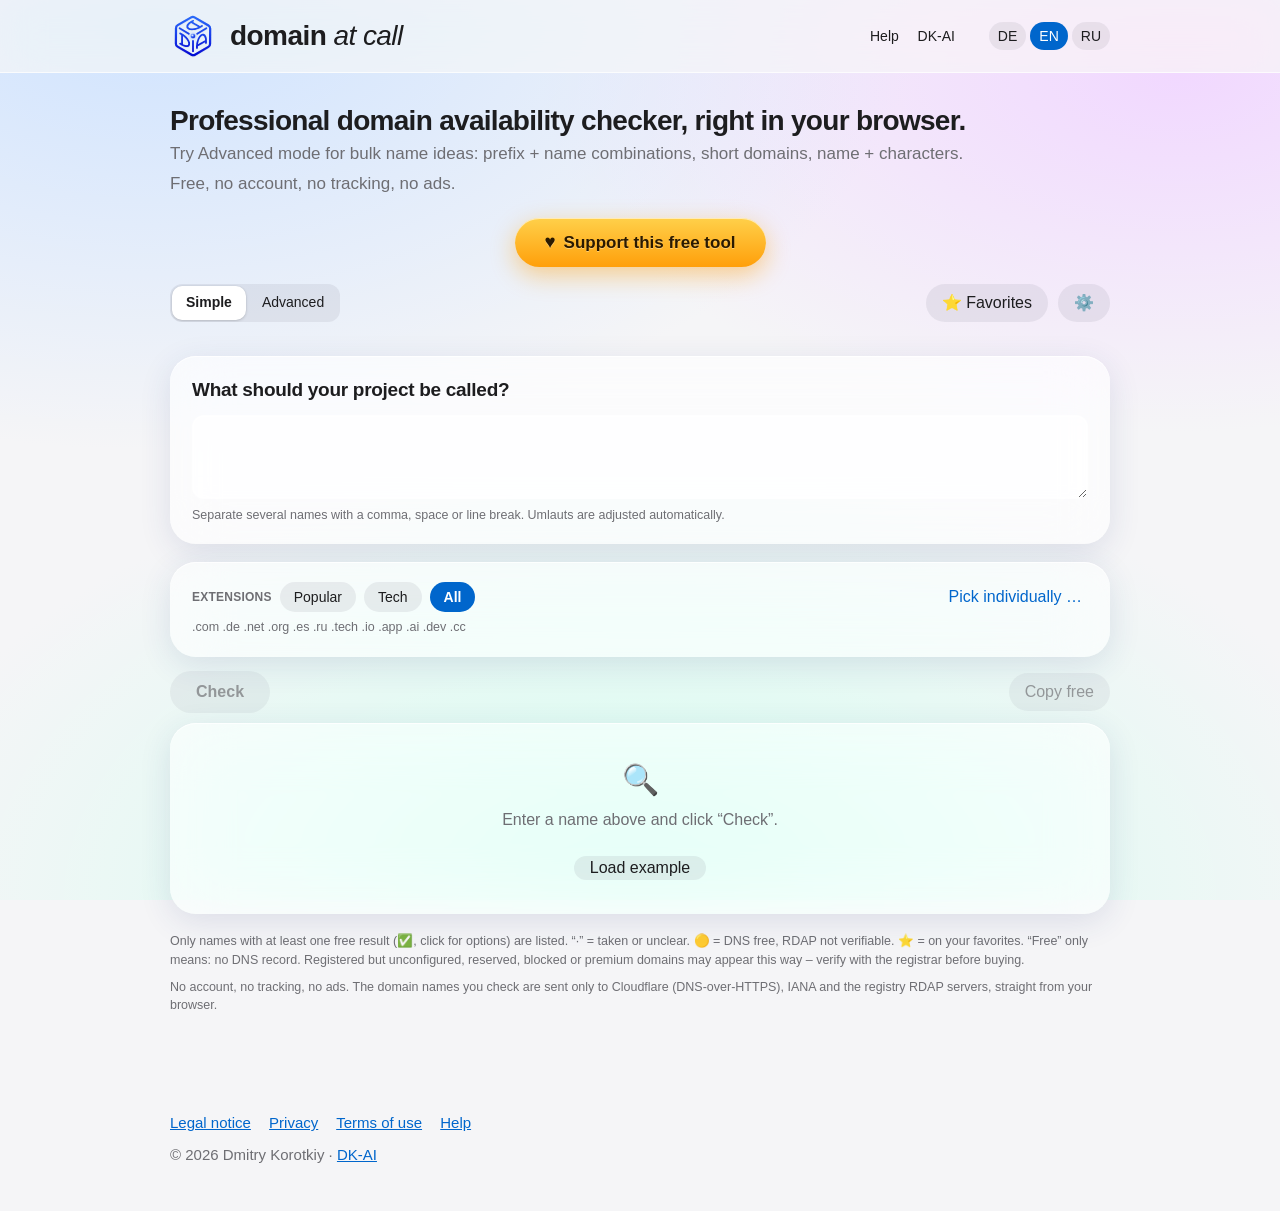
==== index.html @ 2d468099 "ss" ====
<!doctype html>
<html data-design="b" lang="en" data-lang="en">
<head>
<meta charset="utf-8">
<meta name="viewport" content="width=device-width,initial-scale=1">
<meta http-equiv="Content-Security-Policy" content="default-src 'none'; script-src 'self' 'unsafe-inline'; style-src 'self' 'unsafe-inline'; img-src 'self' data:; font-src 'self'; connect-src https:; manifest-src 'self'; base-uri 'self'; form-action 'none'">
<title>domain at call – check domain names</title>
<meta name="description" content="domain at call: checks in your browser whether domain names are available. No account, no tracking.">
<link rel="icon" href="/favicon.ico" sizes="48x48">
<link rel="icon" type="image/png" sizes="32x32" href="favicon-32x32.png?v=5">
<link rel="icon" type="image/png" sizes="16x16" href="favicon-16x16.png?v=5">
<link rel="icon" type="image/png" sizes="32x32" href="favicon-dark-32x32.png?v=5" media="(prefers-color-scheme: dark)">
<link rel="icon" type="image/png" sizes="16x16" href="favicon-dark-16x16.png?v=5" media="(prefers-color-scheme: dark)">
<link rel="icon" href="favicon-adaptiv.svg?v=5" type="image/svg+xml" sizes="any">
<link rel="apple-touch-icon" href="apple-touch-icon.png?v=5">
<link rel="manifest" href="site.webmanifest?v=5">
<link rel="canonical" href="https://domainatcall.com/">
<meta property="og:type" content="website">
<meta property="og:site_name" content="domain at call">
<meta property="og:title" content="domain at call – check domain names">
<meta property="og:description" content="Checks in your browser whether domain names are available. No account, no tracking.">
<meta property="og:url" content="https://domainatcall.com/">
<meta property="og:image" content="https://domainatcall.com/icon-512.png">
<meta name="twitter:card" content="summary">
<meta name="color-scheme" content="light dark">
<meta name="theme-color" content="#1637E8">
<link rel="stylesheet" href="style.css">
<style>
#tool{--h:178;--s:22%;--bg:hsl(var(--h) var(--s) 95%);--panel:#fff;--ink:#13201f;--mute:#5c6e6c;--line:hsl(var(--h) calc(var(--s)*.6) 80%);--acc:hsl(var(--h) 75% 27%);--accbg:hsl(var(--h) var(--s) 87%);--ok:#17924f;--okbg:#d8f3e3;--bad:#c0392b;--warn:#b86e00}
#tool[data-theme=blue]{--h:210;--s:70%}
#tool[data-theme=white]{--h:215;--s:0%}
#tool[data-theme=yellow]{--h:48;--s:85%}
#tool[data-theme=pink]{--h:340;--s:75%}
#tool[data-theme=green]{--h:135;--s:45%}
@media(prefers-color-scheme:dark){#tool{--bg:hsl(var(--h) calc(var(--s)*.5) 8%);--panel:hsl(var(--h) calc(var(--s)*.5) 12%);--ink:#e8eeee;--mute:#98a8a8;--line:hsl(var(--h) calc(var(--s)*.4) 22%);--acc:hsl(var(--h) 65% 72%);--accbg:hsl(var(--h) calc(var(--s)*.6) 20%);--ok:#4ade80;--okbg:#17372a;--bad:#ff7b6b;--warn:#f0a63a}}
#tool *{box-sizing:border-box}
#tool button,#tool input,#tool textarea,#tool select{font:inherit;color:inherit}
#tool button{background:var(--panel);border:1px solid var(--line);border-radius:8px;padding:6px 12px;cursor:pointer}
#tool button:hover:not(:disabled){border-color:var(--acc)}
#tool button:disabled{opacity:.45;cursor:not-allowed}
#tool button.primary{background:var(--acc);color:var(--bg);border-color:var(--acc);font-weight:650;padding:8px 22px}
#tool button.link{background:none;border:0;color:var(--acc);padding:2px 4px;text-decoration:underline}
#tool :focus-visible{outline:2px solid var(--acc);outline-offset:2px}
#tool .seg{display:inline-flex;border:1px solid var(--line);border-radius:9px;overflow:hidden;background:var(--panel)}
#tool .seg button{border:0;border-radius:0;background:none;padding:6px 14px}
#tool .seg button:focus-visible{outline-offset:-3px}
#tool .seg button.on{background:var(--accbg);color:var(--acc);font-weight:650}
#tool .card{background:var(--panel);border:1px solid var(--line);border-radius:12px;padding:14px 16px;margin-bottom:12px}
#tool .card h2{font-size:17px;margin:0 0 8px}
#tool label.h,#tool .h{display:block;font-size:12px;font-weight:600;color:var(--mute);margin-bottom:4px}
#tool textarea,#tool input[type=text]{width:100%;background:var(--bg);border:1px solid var(--line);border-radius:8px;padding:8px 10px}
#tool textarea{font-family:ui-monospace,Menlo,Consolas,monospace;height:84px;resize:vertical}
#tool .row{display:flex;flex-wrap:wrap;gap:8px 22px;align-items:flex-start}
#tool .chips{display:flex;flex-wrap:wrap;gap:8px;align-items:center}
#tool .chip{border-radius:999px;padding:3px 12px;font-size:13px}
#tool .chip.on{background:var(--accbg);color:var(--acc);border-color:var(--acc)}
#tool .cb{display:inline-flex;gap:6px;align-items:center;margin-right:12px;white-space:nowrap}
#tool .tldgrid{display:flex;flex-wrap:wrap;gap:4px 0;margin-top:10px}
#tool .cust{display:inline-flex;align-items:center;gap:3px;margin-right:10px}
#tool .cust input[type=text]{width:58px;padding:3px 6px}
#tool .cust input.bad{color:var(--bad)}
#tool .note{font-size:12.5px;color:var(--mute)}
#tool .warn{color:var(--warn)}
#tool .err{color:var(--bad)}
#tool .tabs{display:flex;gap:6px;border-bottom:1px solid var(--line);margin-bottom:12px;flex-wrap:wrap}
#tool .tabs button{border:0;border-radius:8px 8px 0 0;background:none;color:var(--mute);padding:9px 14px;border-bottom:3px solid transparent;font-weight:550}
#tool .tabs button.on{color:var(--acc);background:var(--accbg);border-bottom-color:var(--acc)}
#tool .ctl{display:flex;gap:10px;align-items:center;flex-wrap:wrap;margin:14px 0 10px}
#tool .ctl .sp{flex:1}
#tool progress{width:100%;height:8px;accent-color:var(--acc)}
#tool .tbl{background:var(--panel);border:1px solid var(--line);border-radius:12px;overflow:auto;max-height:520px;min-height:150px;position:relative}
#tool table{border-collapse:collapse;width:100%}
#tool th,#tool td{padding:6px 10px;text-align:center;white-space:nowrap}
#tool th{position:sticky;top:0;background:var(--panel);border-bottom:1px solid var(--line);z-index:1}
#tool th:first-child,#tool td:first-child{text-align:left;font-family:ui-monospace,Menlo,Consolas,monospace}
#tool tr+tr td{border-top:1px solid color-mix(in srgb,var(--line) 50%,transparent)}
#tool td button.free{border:0;background:var(--okbg);border-radius:8px;padding:2px 9px;font-size:16px}
#tool td .no{color:var(--line)}
#tool .empty{padding:34px 16px;text-align:center;color:var(--mute)}
#tool .empty b{display:block;font-size:30px;margin-bottom:6px}
#tool #rmenu{position:fixed;z-index:20;background:var(--panel);border:1px solid var(--line);border-radius:10px;padding:4px;box-shadow:0 8px 28px rgba(0,0,0,.25);display:none;min-width:210px}
#tool #rmenu button{display:block;width:100%;text-align:left;border:0;background:none;padding:8px 12px}
#tool #rmenu button:hover{background:var(--accbg)}
#tool #rmenu .d{font:12px ui-monospace,monospace;color:var(--mute);padding:4px 12px}
#tool dialog{border:1px solid var(--line);border-radius:14px;background:var(--panel);color:var(--ink);max-width:520px;width:calc(100% - 32px);padding:20px}
#tool dialog::backdrop{background:rgba(0,0,0,.45)}
#tool dialog h2{margin:0 0 12px;font-size:19px}
#tool dialog section{margin-bottom:14px}
#tool .favrow{display:flex;gap:8px;align-items:center;padding:6px 0;border-bottom:1px solid var(--line)}
#tool .favrow code{flex:1;overflow:hidden;text-overflow:ellipsis}
#tool .foot{margin-top:18px}
#tool .hide{display:none!important}
@media(prefers-reduced-motion:no-preference){#tool td button.free{transition:transform .12s}
#tool td button.free:hover{transform:scale(1.12)}}
@media(max-width:600px){}
#tool{font-size:15px;line-height:1.5;color:var(--ink);background:var(--bg);border:1px solid var(--line);border-radius:14px;padding:16px;margin:14px 0}
#tool .bar{display:flex;align-items:center;gap:10px;flex-wrap:wrap;padding:0 0 14px}
#tool .bar #lvl{margin-right:auto}
#tool .tbl{max-height:520px}
/* einheitliche Höhe und Ausrichtung der Bedienelemente */
#tool{--ch:38px}
#tool .row{align-items:flex-end}
#tool input[type=text]{height:var(--ch)}
#tool .cust input[type=text]{height:30px}
#tool .seg{min-height:var(--ch);align-items:stretch}
#tool .seg button{min-height:calc(var(--ch) - 2px);display:inline-flex;align-items:center;justify-content:center;text-align:center;line-height:1.25}
#tool .cb{min-height:var(--ch)}
#tool #sLen,#tool #eLen,#tool #ePos{display:flex;flex-wrap:wrap;align-items:center}
#tool .ctl button,#tool .bar>button{height:var(--ch);display:inline-flex;align-items:center;justify-content:center;padding-top:0;padding-bottom:0}
.titlerow{display:flex;align-items:flex-start;justify-content:space-between;gap:12px 24px;flex-wrap:wrap;margin:0 0 1em}
.titlerow .intro{flex:0 1 auto;width:max-content;max-width:100%;min-width:0}
.titlerow h1{margin:0;font-size:17px;line-height:1.3}
.titlerow .intro p{margin:5px 0 0;font-size:15px;line-height:1.45;color:var(--muted);width:0;min-width:100%}
.titlerow .intro p.free{font-size:14px}
#tool .coffee{hyphens:manual;display:flex;flex-wrap:wrap;align-items:center;justify-content:center;gap:10px 16px;margin:14px 0 6px;padding:12px 16px;text-align:center;font-size:16px;font-weight:600;color:inherit;background:rgba(255,168,0,.12);border:1px solid rgba(255,168,0,.5);border-radius:12px}
#tool .coffee .donate{font-size:15px;padding:10px 18px}
.donate{white-space:nowrap;flex:none;display:inline-flex;align-items:center;gap:8px;background:#ffa800;color:#2b1a00!important;font-weight:700;font-size:16px;line-height:1;padding:12px 22px;border-radius:10px;text-decoration:none!important;box-shadow:0 2px 8px rgba(255,168,0,.45);transition:background .15s,transform .15s}
.donate:hover{background:#ff9100;transform:translateY(-1px)}
.donate:focus-visible{outline:3px solid #ff9100;outline-offset:3px}
.donate .de,.donate .en,.donate .ru{color:inherit}
@media(max-width:520px){.donate{width:100%;justify-content:center}}
@media(max-width:520px){
#tool{padding:12px;margin:10px 0}
#tool .card{padding:12px}
#tool .bar #lvl{flex:1 1 100%;margin-right:0}
#tool .bar #lvl button{flex:1}
#tool .bar #favBtn{flex:1}
#tool .tabs{flex-wrap:nowrap;overflow-x:auto;white-space:nowrap;-webkit-overflow-scrolling:touch;scrollbar-width:thin}
#tool .tabs button{flex:0 0 auto;padding:9px 12px}
#tool .ctl{gap:8px}
#tool .ctl .sp{display:none}
#tool .ctl #go,#tool .ctl #stop{order:1;flex:1}
#tool .ctl #copyFree{order:2;flex:1}
#tool .ctl #est{order:3;flex:1 1 100%}
#tool th,#tool td{padding:6px 7px}
#tool .row{gap:10px 16px}
#tool .seg{max-width:100%}
#tool .seg button{padding:6px 8px}
#tool .ctl button{padding-left:8px;padding-right:8px}
}
#tool .tabs{position:relative}
/* aktiver Modus/Tab deutlicher */
#tool input[type=checkbox]{accent-color:var(--acc)}
#tool .seg button.on{background:var(--acc);color:var(--bg);font-weight:700}
#tool .tabs{gap:4px;margin-bottom:0;border-bottom:3px solid var(--acc)}
#tool .tabs button{border:1px solid var(--line);border-bottom:0;border-radius:10px 10px 0 0;background:var(--panel);color:var(--mute);margin-bottom:0}
#tool .tabs button:hover:not(.on){border-color:var(--acc);color:var(--ink)}
#tool .tabs button.on{background:var(--acc);color:var(--bg);border-color:var(--acc);font-weight:700}
#tool #advBox .card{border:2px solid var(--acc);border-top:0;border-radius:0 0 12px 12px;background:var(--tint)}
/* keine leere Zeile zwischen Tab-Linie und Inhalt */
#tool #advBox .card{padding-top:8px;margin-top:0}
#tool #advBox .tabs{margin-bottom:0}
/* keine leere Zeile zwischen Tab-Linie und Inhalt */
#tool #advBox .card{padding-top:8px;margin-top:0}
#tool #advBox .tabs{margin-bottom:0}
#tool #advBox .card>div>.row{margin-top:0}
#tool:has(#advBox:not(.hide)) #tldBox{border-color:var(--acc)}
/* weiße Eingabefelder, ausgegraut wenn inaktiv, Schalter im Farbton des Schemas */
#tool{--tint:color-mix(in srgb,var(--acc) 8%,var(--panel));--field:#fff;--off:hsl(var(--h) calc(var(--s)*.12) 91%);--offink:#9aa5a5;--sw:color-mix(in srgb,var(--acc) 9%,var(--panel))}
@media(prefers-color-scheme:dark){#tool{--field:hsl(var(--h) calc(var(--s)*.4) 18%);--off:hsl(var(--h) calc(var(--s)*.3) 11%);--offink:#6b7777}}
#tool textarea,#tool input[type=text]{background:var(--field)}
#tool textarea:disabled,#tool input[type=text]:disabled{background:var(--off);color:var(--offink);border-color:var(--line);cursor:not-allowed;-webkit-text-fill-color:var(--offink);opacity:1}
#tool label.cb:has(input:disabled){color:var(--offink)}
#tool .seg button{background:var(--sw)}
#tool .seg button:hover:not(:disabled):not(.on){background:var(--accbg)}
#tool .seg button.on{background:var(--acc)}
#tool .seg button:disabled:not(.on){background:var(--off);color:var(--offink);opacity:1}
#tool .seg button.on:disabled{opacity:.55}
#tool .tabs button:not(.on){background:var(--sw)}
#tool .chip{background:var(--sw)}
#tool .chip:hover:not(:disabled):not(.on){background:var(--accbg)}
#tool .chip.on{background:var(--acc);color:var(--bg);border-color:var(--acc);font-weight:650}
#tool .chip:disabled:not(.on){background:var(--off);color:var(--offink);opacity:1}
#tool .chip.on:disabled{opacity:.55}
#tool button.primary:disabled,#tool .ctl button:disabled{background:var(--off);color:var(--offink);border-color:var(--line);opacity:1}
#tool #themeSeg .chip{display:inline-flex;align-items:center;gap:7px}
#tool #themeSeg .chip::before{content:"";width:11px;height:11px;border-radius:50%;background:hsl(var(--h) 55% 52%);border:1px solid rgba(0,0,0,.25)}
#tool #themeSeg .chip[data-th=teal]{--h:178}
#tool #themeSeg .chip[data-th=blue]{--h:210}
#tool #themeSeg .chip[data-th=yellow]{--h:48}
#tool #themeSeg .chip[data-th=pink]{--h:340}
#tool #themeSeg .chip[data-th=green]{--h:135}
#tool #themeSeg .chip[data-th=white]::before{background:#fff}
#tool #simpleBox,#tool #tldBox{background:var(--tint)}
.wrap{max-width:980px}
</style>
<noscript><style>@media (max-width:700px){.burger{display:none!important}.menu{display:block!important}}</style></noscript>
</head>
<body data-title-de="domain at call – Domainnamen prüfen" data-title-en="domain at call – check domain names" data-title-ru="domain at call – проверка доменных имён">
<header><div class="wrap">
<a class="brand" data-i="index.html" href="index.html"><picture><source media="(prefers-color-scheme: dark)" srcset="logo-dark.svg?v=4"><img src="logo-light.svg?v=4" alt="" width="34" height="34"></picture><span class="bn"><strong>domain</strong> <em>at call</em></span></a>
<button class="burger" type="button" aria-expanded="false" aria-controls="menu"><span class="sr de" lang="de">Menü</span><span class="sr en" lang="en">Menu</span><span class="sr ru" lang="ru">Меню</span><i></i><i></i><i></i></button>
<div class="menu" id="menu">
<nav><a data-i="hilfe.html" href="hilfe.html"><span class="de" lang="de">Hilfe</span><span class="en" lang="en">Help</span><span class="ru" lang="ru">Справка</span></a>
<a href="https://dk-ai.de/" rel="noopener">DK-AI</a></nav>
<div class="lang" aria-label="Language"><a href="?lang=de" data-l="de" hreflang="de">DE</a><a href="?lang=en" data-l="en" hreflang="en">EN</a><a href="?lang=ru" data-l="ru" hreflang="ru">RU</a></div>
</div>
</div></header>
<main><div class="wrap">
<div class="titlerow">
<div class="intro">
<h1 data-t="lead"></h1>
<p class="adv" data-t="leadAdv"></p>
<p class="free" data-t="leadFree"></p>
</div>
<a class="donate" href="https://stripe.com/@dkai" target="_blank" rel="noopener" data-t="donate"></a>
</div>
<div id="tool" data-theme="white">
<div class="bar">
  
  <div class="seg" id="lvl"></div>
  <button id="favBtn"></button>
  <button id="setBtn" aria-label="Settings"><span aria-hidden="true">⚙️</span></button>
</div>
<div class="card" id="simpleBox">
  <h2 data-t="ask" id="askH"></h2>
  <textarea id="kwS" spellcheck="false" aria-labelledby="askH" aria-describedby="hint"></textarea>
  <div class="note" id="hint"></div>
</div>

<div class="card" id="tldBox">
  <div class="chips">
    <span class="h" style="margin:0" data-t="ext"></span>
    <span id="presets" class="chips"></span>
    <span style="flex:1"></span>
    <button class="link" id="tldMore"></button>
  </div>
  <div id="tldSum" class="note" style="margin-top:6px"></div>
  <div id="tldDetail" class="hide">
    <div class="tldgrid" id="tldGrid"></div>
    <div class="tldgrid"><span class="h" style="margin:0 10px 0 0;align-self:center" data-t="custom"></span><span id="custGrid" style="display:flex;flex-wrap:wrap;gap:6px 0"></span></div>
  </div>
</div>

<div id="advBox" class="hide">
  <div class="tabs" id="tabs"></div>
  <div class="card">
    <div id="m_keywords">
      <div class="row">
        <div><label class="h" data-t="prefix" for="prefix"></label><input type="text" id="prefix" style="width:130px"></div>
        <div><label class="h" data-t="hyphen"></label><label class="cb"><input type="checkbox" id="hyph"><span data-t="insert"></span></label></div>
        <div><span class="h" data-t="option"></span><div class="seg" id="pos"></div></div>
      </div>
      <div style="margin-top:12px"><label class="h" data-t="names" for="kwA"></label><textarea id="kwA" spellcheck="false"></textarea></div>
    </div>
    <div id="m_short" class="hide">
      <div class="row">
        <div><span class="h" data-t="len"></span><span id="sLen"></span></div>
        <div><span class="h" data-t="chars"></span><div class="seg" id="sSet"></div></div>
      </div>
    </div>
    <div id="m_expand" class="hide">
      <div class="row">
        <div><label class="h" data-t="kw" for="eKw"></label><input type="text" id="eKw" style="width:200px"></div>
        <div><span class="h" data-t="extra"></span><span id="eLen"></span></div>
        <div><span class="h" data-t="chars"></span><div class="seg" id="eSet"></div></div>
      </div>
      <div style="margin-top:12px"><span class="h" data-t="goes"></span><span id="ePos"></span></div>
    </div>
    <div id="count" class="note" style="margin-top:10px"></div>
  </div>
</div>

<div class="ctl">
  <button class="primary" id="go"></button>
  <button id="stop" class="hide"></button>
  <span id="est" class="note"></span>
  <span class="sp"></span>
  <button id="copyFree" data-t="copyFree"></button>
</div>
<progress id="bar" class="hide" value="0" max="1" aria-label="Progress"></progress>
<div class="note" id="stats" style="margin:4px 0 8px"></div>
<div class="tbl" id="tbl"></div>
<p class="note coffee hide" id="coffee"><span data-t="coffeeA"></span><a class="donate" href="https://stripe.com/@dkai" target="_blank" rel="noopener" data-t="coffeeB"></a></p>
<p class="note foot" id="foot"></p>
<p class="note" id="priv"></p>
<div id="rmenu" role="menu" aria-label="Actions"></div>

<dialog id="dSet" aria-labelledby="dSetH">
  <h2 id="dSetH"><span aria-hidden="true">⚙️</span> <span data-t="set"></span></h2>
  <section><span class="h" data-t="theme"></span><div class="chips" id="themeSeg"></div></section>
  <section><span class="h" data-t="meth"></span><div class="seg" id="accSeg"></div><div class="note" id="accExp" style="margin-top:6px"></div></section>
  <section><span class="h" data-t="reg"></span><div class="seg" id="regSeg"></div><div class="note" style="margin-top:6px" data-t="regNote"></div></section>
  <section><span class="h" data-t="reset"></span><button id="resetBtn" class="err" data-t="resetBtn"></button></section>
  <div style="text-align:right"><button class="primary" data-close autofocus data-t="close"></button></div>
</dialog>

<dialog id="dFav" aria-labelledby="dFavH">
  <h2 id="dFavH"><span aria-hidden="true">⭐</span> <span data-t="fav"></span></h2>
  <div id="favList"></div>
  <p class="note" data-t="favNote"></p>
  <div style="display:flex;justify-content:space-between"><button id="favCopy" data-t="copyAll"></button><button class="primary" data-close data-t="close"></button></div>
</dialog>

<dialog id="dBig" aria-labelledby="dBigH">
  <h2 id="dBigH" data-t="bigT"></h2>
  <p id="bigMsg"></p>
  <div style="display:flex;justify-content:flex-end;gap:8px"><button data-close data-t="cancel"></button><button class="primary" id="bigGo" data-t="start"></button></div>
</dialog>
</div>
</div></main>
<footer><div class="wrap">
<div><a data-i="impressum.html" href="impressum.html"><span class="de" lang="de">Impressum</span><span class="en" lang="en">Legal notice</span><span class="ru" lang="ru">Выходные данные</span></a>
<a data-i="datenschutz.html" href="datenschutz.html"><span class="de" lang="de">Datenschutz</span><span class="en" lang="en">Privacy</span><span class="ru" lang="ru">Конфиденциальность</span></a>
<a data-i="nutzungsbedingungen.html" href="nutzungsbedingungen.html"><span class="de" lang="de">Nutzungsbedingungen</span><span class="en" lang="en">Terms of use</span><span class="ru" lang="ru">Условия использования</span></a>
<a data-i="hilfe.html" href="hilfe.html"><span class="de" lang="de">Hilfe</span><span class="en" lang="en">Help</span><span class="ru" lang="ru">Справка</span></a></div>
<p>© 2026 Dmitry Korotkiy · <a href="https://dk-ai.de/" rel="noopener">DK-AI</a></p>
</div></footer>
<script src="site.js"></script>
<script>

"use strict";
/* ---------- Texte: [en, de, ru] ---------- */
const LANGS=["en","de","ru"];
const T={
lead:["Professional domain availability checker, right in your browser.","Professionelle Domain-Verfügbarkeitsprüfung, direkt im Browser.","Профессиональная проверка доступности доменов прямо в браузере."],
leadAdv:["Try Advanced mode for bulk name ideas: prefix + name combinations, short domains, name + characters.","Im Modus „Erweitert“ prüfst du viele Namensideen auf einmal: Präfix + Name, kurze Domains, Name + Zeichen.","Попробуйте режим «Расширенно» для множества идей имён: префикс + имя, короткие домены, имя + символы."],
leadFree:["Free, no account, no tracking, no ads.","Kostenlos, ohne Konto, ohne Tracking, ohne Werbung.","Бесплатно, без аккаунта, без отслеживания, без рекламы."],
donate:["Support this free tool","Dieses kostenlose Tool unterstützen","Поддержать проект"],
coffeeA:["Like it? Keep it free and ad-free: ","Gefällt dir das Tool? Halte es kostenlos und werbefrei: ","Нравится? Пусть остаётся бесплатным и без рекламы: "],
coffeeB:["buy me a coffee ☕","spendier mir einen Kaffee ☕","угости меня кофе ☕"],
simple:["Simple","Einfach","Просто"],
adv:["Advanced","Erweitert","Расширенно"],
ask:["What should your project be called?","Wie soll dein Projekt heißen?","Как будет называться ваш проект?"],
names:["Names (comma, space or line break)","Namen (Komma, Leerzeichen oder Zeilenumbruch)","Имена (запятая, пробел или перенос строки)"],
hintEmpty:["Separate several names with a comma, space or line break. Umlauts are adjusted automatically.","Mehrere Namen mit Komma, Leerzeichen oder Zeilenumbruch trennen. Umlaute werden automatisch angepasst.","Несколько имён разделяйте запятой, пробелом или переносом строки. Умлауты исправляются автоматически."],
will:["Will check: ","Wird geprüft als: ","Будет проверено: "],
ext:["Extensions","Endungen","Зоны"],
pop:["Popular","Beliebt","Популярные"],
all:["All","Alle","Все"],
pick:["Pick individually …","Einzeln wählen …","Выбрать по одной …"],
less:["Less","Weniger","Меньше"],
noext:["No extension selected.","Keine Endung gewählt.","Зона не выбрана."],
custom:["Custom","Eigene","Свои"],
cx:["Custom extension","Eigene Endung","Своя зона"],cxOn:["use custom extension","Eigene Endung verwenden","использовать свою зону"],
prog:["Progress","Fortschritt","Прогресс"],avail:["appears available","scheint frei","похоже, свободен"],acts:["Actions for","Aktionen für","Действия для"],
m_keywords:["Prefix + names","Prefix + Namen","Префикс + имена"],
m_short:["Short domains (1–4 characters)","Kurze Domains (1–4 Zeichen)","Короткие домены (1–4)"],
m_expand:["Name + characters","Name + Zeichen","Имя + символы"],
prefix:["Prefix","Prefix","Префикс"],
hyphen:["Hyphen","Bindestrich","Дефис"],
insert:["Insert","Einfügen","Вставить"],
option:["Search option","Suchoption","Вариант поиска"],
p0:["Prefix + name","Prefix + Name","Префикс + имя"],
p1:["Name + prefix","Name + Prefix","Имя + префикс"],
p2:["Combine names","Kombination","Комбинации"],
len:["Length (characters)","Länge (Zeichen)","Длина (символы)"],
chars:["Characters","Zeichen","Символы"],
c0:["Letters (a–z)","Buchstaben (a–z)","Буквы (a–z)"],
c1:["Digits (0–9)","Ziffern (0–9)","Цифры (0–9)"],
c2:["Letters + digits","Beides","Буквы + цифры"],
kw:["Name","Name","Имя"],
extra:["Extra characters","Zusätzliche Zeichen","Доп. символы"],
goes:["Extra characters go …","Zusätzliche Zeichen stehen …","Доп. символы стоят …"],
ep0:["Before","Davor","Перед"],
ep1:["After","Danach","После"],
ep2:["Middle (both sides)","Mitte (beidseitig)","Внутри (с обеих сторон)"],
e1:["Name: only a–z, 0–9 and hyphen allowed","Name: nur a–z, 0–9 und Bindestrich erlaubt","Имя: только a–z, 0–9 и дефис"],
e2:["Name: no hyphen at start/end","Name: kein Bindestrich am Anfang/Ende","Имя: без дефиса в начале/конце"],
check:["Check","Prüfen","Проверить"],
stop:["Stop","Stopp","Стоп"],
fav:["Favorites","Merkliste","Избранное"],
copyFree:["Copy free","Freie kopieren","Копировать свободные"],
theme:["Color scheme","Farbschema","Цветовая схема"],
th_teal:["Teal","Türkis","Бирюзовый"],
th_blue:["Light blue","Hellblau","Голубой"],
th_white:["White","Weiß","Белый"],
th_yellow:["Light yellow","Hellgelb","Светло-жёлтый"],
th_pink:["Light pink","Hellrosa","Светло-розовый"],
th_green:["Light green","Hellgrün","Светло-зелёный"],
set:["Settings","Einstellungen","Настройки"],
lang:["Language","Sprache","Язык"],
meth:["Check method","Prüfmethode","Метод проверки"],
a0:["Thorough (DNS + RDAP)","Gründlich (DNS + RDAP)","Точно (DNS + RDAP)"],
a1:["Fast (NS query only)","Schnell (nur NS-Abfrage)","Быстро (только NS)"],
x0:["NS query, plus an RDAP registry lookup on NXDOMAIN: also detects registered domains without DNS records. More reliable, but slower.","NS-Abfrage, bei NXDOMAIN zusätzlich RDAP-Registerabfrage: erkennt auch registrierte Domains ohne DNS-Eintrag. Verlässlicher, aber langsamer.","NS-запрос, при NXDOMAIN ещё RDAP-запрос к реестру: находит и домены без DNS-записей. Надёжнее, но медленнее."],
x1:["One NS query per domain: NXDOMAIN = free, any other valid answer = taken. Very fast, but misses registered domains without DNS records.","Eine NS-Abfrage pro Domain: NXDOMAIN = frei, jede andere gültige Antwort = belegt. Sehr schnell, übersieht aber registrierte Domains ohne DNS-Eintrag.","Один NS-запрос на домен: NXDOMAIN = свободен, иначе занят. Очень быстро, но пропускает зарегистрированные домены без DNS-записей."],
reg:["Registrar for “Buy”","Registrar für „Kaufen“","Регистратор для «Купить»"],
regNote:[()=>"“Buy” opens the registrar’s search page with the domain. Price and availability are shown there.",()=>"„Kaufen“ öffnet die Suchseite des Registrars mit der Domain. Preis und Verfügbarkeit zeigt dort der Registrar.",()=>"«Купить» открывает страницу поиска регистратора. Цену и доступность покажет регистратор."],
reset:["Reset","Zurücksetzen","Сброс"],
resetBtn:["Reset everything …","Alles zurücksetzen …","Сбросить всё …"],
resetAsk:["Delete all inputs and settings, including favorites, custom extensions and language? This cannot be undone.","Alle Eingaben und Einstellungen löschen, auch Merkliste, eigene Endungen und Sprache? Das lässt sich nicht rückgängig machen.","Удалить все данные и настройки, включая избранное, свои зоны и язык? Это нельзя отменить."],
close:["Close","Schließen","Закрыть"],
cancel:["Cancel","Abbrechen","Отмена"],
start:["Start","Starten","Начать"],
bigT:["Large run","Großer Lauf","Большой запуск"],
big:[n=>`That is up to ${n} queries and may take a long time. Tip: try fewer lengths or extensions first.`,n=>`Das sind bis zu ${n} Abfragen. Das kann lange dauern. Tipp: erst weniger Längen oder Endungen prüfen.`,n=>`Это до ${n} запросов, возможно, придётся долго ждать. Совет: сначала проверьте меньше длин или зон.`],
favEmpty:["Nothing here yet. Click ✅ in the results and choose “Add to favorites”.","Noch leer. Klicke in den Ergebnissen auf ✅ und wähle „Zur Merkliste hinzufügen“.","Пока пусто. Нажмите ✅ в результатах и выберите «В избранное»."],
favNote:[()=>"Status is not re-checked here. Verify with the registrar before buying.",()=>"Der Status wird hier nicht erneut geprüft. Vor dem Kauf beim Registrar gegenprüfen.",()=>"Статус здесь повторно не проверяется. Перед покупкой проверьте у регистратора."],
copyAll:["Copy all","Alle kopieren","Копировать все"],
remove:["Remove","Entfernen","Убрать"],
buy:[r=>`Buy at ${r}`,r=>`Bei ${r} kaufen`,r=>`Купить в ${r}`],
buyS:["Buy","Kaufen","Купить"],
whois:["Whois check","Whois-Gegenprüfung","Проверить в whois"],
addFav:["Add to favorites","Zur Merkliste hinzufügen","В избранное"],
remFav:["Remove from favorites","Aus Merkliste entfernen","Убрать из избранного"],
copyD:["Copy domain","Domain kopieren","Копировать домен"],
emptySimple:["Enter a name above and click “Check”.","Gib oben einen Namen ein und klicke auf „Prüfen“.","Введите имя выше и нажмите «Проверить»."],
emptyAdv:["Pick a mode and search parameters, then click “Check”.","Wähle Modus und Suchparameter und klicke auf „Prüfen“.","Выберите режим и параметры и нажмите «Проверить»."],
example:["Load example","Beispiel laden","Загрузить пример"],
noRes:["No free results. Try other names or more extensions.","Keine freien Treffer. Probiere andere Namen oder mehr Endungen.","Свободных результатов нет. Попробуйте другие имена или больше зон."],
foot:["Only names with at least one free result (✅, click for options) are listed. “·” = taken or unclear. 🟡 = DNS free, RDAP not verifiable. ⭐ = on your favorites. ","Gelistet werden nur Namen mit mindestens einem freien Treffer (✅, Klick für Optionen). „·“ = belegt oder unklar. 🟡 = DNS frei, RDAP nicht prüfbar. ⭐ = auf der Merkliste. ","Показаны только имена хотя бы с одним свободным результатом (✅, нажмите для вариантов). «·» = занято или неясно. 🟡 = DNS: свободен, RDAP недоступен. ⭐ = в избранном. "],
n0:["“Free” means: no DNS record and not registered according to RDAP. Even RDAP cannot reliably detect reserved, blocked or premium domains – verify with the registrar before buying.","„Frei“ heißt: kein DNS-Eintrag und laut RDAP nicht registriert. Reservierte, gesperrte oder Premium-Domains kann auch RDAP nicht sicher erkennen – vor dem Kauf beim Registrar gegenprüfen.","«Свободен» означает: нет DNS-записи и по данным RDAP не зарегистрирован. Зарезервированные, заблокированные и премиум-домены не определяет надёжно даже RDAP – проверьте у регистратора."],
n1:["“Free” only means: no DNS record. Registered but unconfigured, reserved, blocked or premium domains may appear this way – verify with the registrar before buying.","„Frei“ heißt nur: kein DNS-Eintrag. Registrierte, aber nicht konfigurierte sowie reservierte, gesperrte oder Premium-Domains können so erscheinen – vor dem Kauf beim Registrar gegenprüfen.","«Свободен» означает лишь: нет DNS-записи. Так могут выглядеть зарегистрированные, но не настроенные, а также зарезервированные и премиум-домены – проверьте у регистратора."],
priv:["No account, no tracking, no ads. The domain names you check are sent only to Cloudflare (DNS-over-HTTPS), IANA and the registry RDAP servers, straight from your browser.","Kein Konto, kein Tracking, keine Werbung. Die geprüften Domainnamen gehen direkt aus deinem Browser nur an Cloudflare (DNS-over-HTTPS), IANA und die RDAP-Server der Registries.","Без аккаунта, трекинга и рекламы. Проверяемые домены отправляются прямо из браузера только в Cloudflare (DNS-over-HTTPS), IANA и RDAP-серверы реестров."],
weakDe:["DNS says free. DENIC does not allow lookups from the browser, so .de cannot be confirmed here – please verify with DENIC Whois","DNS sagt frei. DENIC erlaubt keine Abfragen aus dem Browser, daher ist .de hier nicht bestätigbar – bitte per DENIC-Whois gegenprüfen","DNS: свободен. DENIC не разрешает запросы из браузера, поэтому .de здесь нельзя подтвердить – проверьте через DENIC Whois"],
weakDeNote:["🟡 .de: DENIC blocks lookups from the browser, so these hits rely on DNS only. Click a hit and choose the Whois check to verify it with DENIC.","🟡 .de: DENIC blockiert Abfragen aus dem Browser, diese Treffer beruhen nur auf DNS. Treffer anklicken und die Whois-Gegenprüfung wählen, um sie bei DENIC zu prüfen.","🟡 .de: DENIC блокирует запросы из браузера, эти результаты основаны только на DNS. Нажмите на результат и выберите проверку в Whois, чтобы проверить на DENIC."],
weakTip:["DNS says free, RDAP check not possible (registry blocked or throttled) – please verify with Whois","DNS sagt frei, RDAP-Prüfung nicht möglich (Registry blockiert oder drosselt) – bitte per Whois gegenprüfen","DNS: свободен, RDAP-проверка невозможна (реестр блокирует или ограничивает) – проверьте через whois"],
stats:[(d,t,f,u)=>`Checked ${d} / ${t} · free ${f} · unclear ${u}`,(d,t,f,u)=>`Geprüft ${d} / ${t} · frei ${f} · unklar ${u}`,(d,t,f,u)=>`Проверено ${d} / ${t} · свободно ${f} · неясно ${u}`],
qps:["queries/s","Abfragen/s","запросов/с"],
left:["remaining ≈","Restzeit ≈","осталось ≈"],
under2:["under 2 s","unter 2 s","менее 2 с"],
cnt:[(a,b,c,d)=>`${a} → up to ${b} domain names × ${c} extensions = ${d} queries`,(a,b,c,d)=>`${a} → bis zu ${b} Domainnamen × ${c} Endungen = ${d} Abfragen`,(a,b,c,d)=>`${a} → до ${b} доменных имён × ${c} зон = ${d} запросов`],
cnt2:[(b,c,d)=>`${b} names × ${c} extensions = ${d} queries`,(b,c,d)=>`${b} Namen × ${c} Endungen = ${d} Abfragen`,(b,c,d)=>`${b} имён × ${c} зон = ${d} запросов`],
cnt3:["Middle needs at least 2 extra characters (one per side).","„Mitte“ braucht mindestens 2 zusätzliche Zeichen (je eins pro Seite).","Для «Внутри» нужно минимум 2 доп. символа (по одному с каждой стороны)."],
e3:["Name is too long","Name ist zu lang","Имя слишком длинное"],
comb:["All names are combined pairwise.","Alle Namen werden paarweise kombiniert.","Все имена комбинируются попарно."],
shown:[(s,a)=>`Display limited to the first ${s} of ${a} rows. “Copy free” includes all results.`,(s,a)=>`Anzeige begrenzt auf die ersten ${s} von ${a} Zeilen. „Freie kopieren“ enthält alle Treffer.`,(s,a)=>`Показаны первые ${s} из ${a} строк. «Копировать свободные» включает все результаты.`],
copied:["Copied","Kopiert","Скопировано"],
};

/* ---------- Zustand (localStorage) ---------- */
const DEF={theme:"white",lvl:"simple",mode:"keywords",acc:"fast",reg:"namecheap",fav:[],tlds:["com","de","net","org","es","ru","tech","io","app","ai","dev","cc"],
 cust:Array(8).fill(""),custOn:Array(8).fill(false),prefix:"dk",hyph:true,pos:0,kw:"",sLen:[1,2,3],sSet:0,eKw:"",eLen:[1,2],eSet:0,ePos:[0,1]};
let S;try{S={...DEF,...JSON.parse(localStorage.getItem("dc")||"{}")}}catch(e){S={...DEF}}
const save=()=>{try{localStorage.setItem("dc",JSON.stringify(S))}catch(e){}};
const ALL=DEF.tlds,PRESETS={pop:["com","de","net"],tech:["io","ai","dev","app","tech"],all:ALL};
const REGS={namecheap:["Namecheap",d=>`https://www.namecheap.com/domains/registration/results/?domain=${d}`],porkbun:["Porkbun",d=>`https://porkbun.com/checkout/search?q=${d}`],godaddy:["GoDaddy",d=>`https://www.godaddy.com/domainsearch/find?domainToCheck=${d}`]};
if(!Object.hasOwn(REGS,S.reg))S.reg=DEF.reg; /* alter/ungültiger localStorage-Wert */
const buyUrl=d=>REGS[S.reg][1](encodeURIComponent(d));
const $=s=>document.querySelector(s),L=()=>LANGS.indexOf(S.lang);
const syncLang=()=>{const l=document.documentElement.getAttribute("data-lang");S.lang=LANGS.includes(l)?l:"en"};syncLang();
const t=(k,...a)=>{const v=T[k][L()];return typeof v==="function"?v(...a):v};
const fmt=n=>n.toLocaleString(S.lang);
const esc=s=>String(s).replace(/[&<>"]/g,c=>({"&":"&amp;","<":"&lt;",">":"&gt;",'"':"&quot;"}[c]));

/* ---------- Logik (1:1 aus der App) ---------- */
const OKCH=/^[a-z0-9-]+$/;
function cleanLabel(raw){let s=raw.trim().toLowerCase();const i=s.indexOf(".");if(i>=0)s=s.slice(0,i);
 s=s.replace(/ä/g,"ae").replace(/ö/g,"oe").replace(/ü/g,"ue").replace(/ß/g,"ss").replace(/[^a-z0-9-]/g,"").replace(/^-+|-+$/g,"");
 return s&&s.length<=63?s:null}
function cleanTLD(s){let x=s.trim().toLowerCase().replace(/^\.+/,"");return x.length>=2&&x.length<=63&&OKCH.test(x)&&!x.startsWith("-")&&!x.endsWith("-")?x:null}
const activeTLDs=()=>{const o=ALL.filter(x=>S.tlds.includes(x));S.cust.forEach((r,i)=>{const c=cleanTLD(r);if(S.custOn[i]&&c&&!o.includes(c))o.push(c)});return o};
const keywordList=()=>{const seen=new Set(),o=[];for(const r of S.kw.split(/[,;\n\t ]+/)){const k=cleanLabel(r);if(k&&!seen.has(k)){seen.add(k);o.push(k)}}return o};
const CH=c=>[..."abcdefghijklmnopqrstuvwxyz"].slice(0,c==1?0:26).concat(c==1||c==2?[..."0123456789"]:[]);
const ipow=(b,e)=>{let r=1;while(e-->0)r*=b;return r};
const shortCount=(ch,lens)=>lens.reduce((a,l)=>a+ipow(ch.length,l),0);
function shortAt(ch,lens,i){for(const len of [...lens].sort()){const blk=ipow(ch.length,len);if(i<blk){const o=Array(len);for(let p=len-1;p>=0;p--){o[p]=ch[i%ch.length];i=Math.floor(i/ch.length)}return o.join("")}i-=blk}return""}
function buildLabels(){const kws=keywordList(),j=S.hyph?"-":"",seen=new Set(),o=[];const add=s=>{if(!seen.has(s)){seen.add(s);o.push(s)}};
 if(S.pos==2){for(const a of kws)for(const b of kws)if(a!==b)add(a+j+b);return o}
 const p=S.prefix.trim().toLowerCase().replace(/^-+|-+$/g,"");
 for(const k of kws)add(!p?k:S.pos==0?p+j+k:k+j+p);return o}
const eKwClean=()=>S.eKw.trim().toLowerCase();
function eKwErr(){const k=eKwClean();if(!k)return null;if(!OKCH.test(k))return t("e1");if(k.startsWith("-")||k.endsWith("-"))return t("e2");if(k.length+3>63)return t("e3");return null}
function expandCount(){const c=CH(S.eSet).length;let n=0;for(const l of S.eLen){const b=ipow(c,l);if(S.ePos.includes(0))n+=b;if(S.ePos.includes(1))n+=b;if(S.ePos.includes(2)&&l>=2)n+=(l-1)*b}return n}
function buildExpand(){const kw=eKwClean();if(!kw||eKwErr())return[];const ch=CH(S.eSet),seen=new Set(),o=[];const add=s=>{if(!seen.has(s)){seen.add(s);o.push(s)}};
 for(const n of [...S.eLen].sort()){const g=i=>shortAt(ch,[n],i),c=ipow(ch.length,n);
  if(S.ePos.includes(0))for(let i=0;i<c;i++)add(g(i)+kw);
  if(S.ePos.includes(1))for(let i=0;i<c;i++)add(kw+g(i));
  if(S.ePos.includes(2)&&n>=2)for(let k=1;k<n;k++){const lc=ipow(ch.length,k),rc=ipow(ch.length,n-k);for(let i=0;i<lc;i++){const l=shortAt(ch,[k],i);for(let j=0;j<rc;j++)add(l+kw+shortAt(ch,[n-k],j))}}}
 return o}
const simple=()=>S.lvl=="simple";
function queryCount(){const e=activeTLDs().length;if(simple())return keywordList().length*e;
 if(S.mode=="keywords"){const n=keywordList().length;return(S.pos==2?n*(n-1):n)*e}
 if(S.mode=="short")return shortCount(CH(S.sSet),S.sLen)*e;return expandCount()*e}
function canStart(){if(!activeTLDs().length)return false;if(simple())return keywordList().length>0;
 if(S.mode=="short"&&!S.sLen.length)return false;
 if(S.mode=="expand"&&(!eKwClean()||eKwErr()||!S.eLen.length||!S.ePos.length))return false;return true}

/* ---------- DNS / RDAP (Cloudflare DoH, IANA-Bootstrap) ---------- */
const sleep=ms=>new Promise(r=>setTimeout(r,ms));
let ctl={stop:false};
const validate=l=>!l?"empty":l.length>63||/^-|-$/.test(l)||!OKCH.test(l)?"invalid":null;
async function doh(domain){const r=await fetch(`https://cloudflare-dns.com/dns-query?name=${encodeURIComponent(domain)}&type=NS`,{headers:{accept:"application/dns-json"},signal:AbortSignal.timeout(8000)});return(await r.json()).Status}
async function checkFast(domain){for(let a=0;a<3;a++){if(ctl.stop)return"unclear";try{const s=await doh(domain);if(s===3)return"free";if(s===0)return"taken"}catch(e){}if(a<2)await sleep(400*(a+1))}return"unclear"}
let rdapMap=null;
async function rdapBase(tld){if(!rdapMap){try{const j=await(await fetch("https://data.iana.org/rdap/dns.json")).json(),m={};for(const[tl,urls]of j.services){const b=urls.find(u=>u.startsWith("https://"))||urls[0];for(const x of tl)m[x.toLowerCase()]=b}rdapMap=m}catch(e){return null}}return rdapMap[tld]}
/* RDAP-Server drosseln viele Anfragen (z. B. DENIC für .de: HTTP 429). Darum pro Server: wenig parallel, Mindestabstand, Pause bei 429/5xx. */
const rdapHost={};
function hostState(b){return rdapHost[b]||(rdapHost[b]={active:0,next:0,pause:0,gap:150,q:[]})}
async function rdapSlot(b){const h=hostState(b);
 await new Promise(res=>{h.q.push(res);pump(h)});}
function pump(h){if(h.pumping)return;h.pumping=true;(async()=>{while(h.q.length){if(ctl.stop){h.q.splice(0).forEach(r=>r());break}
  if(h.active>=2){await sleep(40);continue}
  const w=Math.max(h.next,h.pause)-Date.now();if(w>0){await sleep(Math.min(w,500));continue}
  h.next=Date.now()+h.gap;h.active++;h.q.shift()()}h.pumping=false})()}
function rdapDone(b,throttled,retryAfter){const h=hostState(b);h.active--;
 if(throttled){h.gap=Math.min(h.gap*2,3000);h.pause=Date.now()+Math.min(Math.max(retryAfter||0,h.gap*2),30000)}
 else h.gap=Math.max(150,h.gap*.9)}
async function rdap(domain,tld){const b=await rdapBase(tld);if(!b)return"weak";
 /* DENIC (.de) sendet keine CORS-Header und ist im Browser nicht lesbar: sofort "weak", Gegenprüfung per Whois. */
 if(b.startsWith("https://rdap.denic.de"))return"weak";
 const url=(b.endsWith("/")?b:b+"/")+"domain/"+domain;
 for(let a=0;a<6;a++){if(ctl.stop)return"unclear";await rdapSlot(b);if(ctl.stop){rdapDone(b,false);return"unclear"}
  if(hostState(b).dead>=4)return"weak";
  let st=0,ra=0;try{const r=await fetch(url,{method:"HEAD",signal:AbortSignal.timeout(12000)});st=r.status;ra=(parseFloat(r.headers.get("retry-after"))||0)*1000}catch(e){}
  const hs=hostState(b);if(st===0)hs.dead=(hs.dead||0)+1;else hs.dead=0;
  const thr=st===429||st===503||st===0&&a>0;rdapDone(b,thr,ra);
  if(st===404)return"free";if(st===200)return"taken";
  if(a<5)await sleep(thr?0:600*(a+1))}
 return"weak"}
async function check(label,tld){if(validate(label))return"unclear";const d=label+"."+tld,r=await checkFast(d);if(r!=="free"||S.acc!=="thorough")return r;
 let x=await rdap(d,tld);if(x==="weak"&&!ctl.stop&&tld!=="de"){await sleep(2500);x=await rdap(d,tld)}return x}

/* ---------- Lauf ---------- */
let run={rows:new Map(),runTLDs:[],weak:0,weakSet:new Set(),total:0,done:0,free:0,unclear:0,t0:0,running:false};
const rate=()=>parseFloat(localStorage.getItem("rate_"+S.acc))||(S.acc=="fast"?40:10);
function startPressed(){if(run.running||!canStart())return;if(queryCount()>20000){$("#bigMsg").textContent=t("big",fmt(queryCount()));$("#dBig").showModal()}else start()}
async function start(){
 let src,count;
 if(simple()||S.mode=="keywords"){const l=simple()?keywordList():buildLabels();src=i=>l[i];count=l.length}
 else if(S.mode=="short"){const ch=CH(S.sSet);count=shortCount(ch,S.sLen);src=i=>shortAt(ch,S.sLen,i)}
 else{const l=buildExpand();src=i=>l[i];count=l.length}
 const tlds=activeTLDs();if(!tlds.length||!count)return;
 const acc=S.acc;ctl={stop:false};
 run={rows:new Map(),runTLDs:tlds,weak:0,weakSet:new Set(),total:count*tlds.length,done:0,free:0,unclear:0,t0:performance.now(),running:true};
 ui();draw();
 let next=0,last=0,tmr=0;const conc=acc=="fast"?24:12;
 const worker=async()=>{while(!ctl.stop&&next<run.total){const k=next++,label=src(Math.floor(k/tlds.length)),tld=tlds[k%tlds.length],st=await check(label,tld);
  if(ctl.stop)return;run.done++;
  if(st==="free"||st==="weak"){run.free++;if(st==="weak"){run.weak++;run.weakSet.add(label+"."+tld)}(run.rows.get(label)||run.rows.set(label,new Set()).get(label)).add(tld)}else if(st==="unclear")run.unclear++;
  const n=performance.now();if(run.done>=run.total){last=n}else if(n-last>300){last=n;draw()}else if(!tmr){tmr=setTimeout(()=>{tmr=0;if(run.running){last=performance.now();draw()}},300-(n-last))}}};
 await Promise.all(Array.from({length:conc},worker));clearTimeout(tmr);tmr=0;
 const el=(performance.now()-run.t0)/1000;
 if(!ctl.stop&&run.done>=50&&el>2)try{localStorage.setItem("rate_"+acc,run.done/el)}catch(e){}
 run.running=false;ui();draw()}
function stop(){ctl.stop=true;run.running=false;ui();draw()}
const freeDomains=()=>{const o=[];for(const[l,s]of run.rows)for(const x of run.runTLDs)if(s.has(x))o.push(l+"."+x);return o.sort()};

/* ---------- Aktionen ---------- */
const copy=async s=>{try{await navigator.clipboard.writeText(s)}catch(e){const a=document.createElement("textarea");a.value=s;document.body.appendChild(a);a.select();document.execCommand("copy");a.remove()}};
const whois=d=>window.open(d.endsWith(".de")?`https://webwhois.denic.de/?lang=de&query=${d}`:`https://www.whois.com/whois/${d}`,"_blank","noopener");
const buy=d=>window.open(buyUrl(d),"_blank","noopener");
const isFav=d=>S.fav.includes(d);
function toggleFav(d){S.fav=isFav(d)?S.fav.filter(x=>x!==d):[...S.fav,d];save();ui();draw()}
function openMenu(btn,d){const m=$("#rmenu"),rn=REGS[S.reg][0],f=isFav(d);
 m.innerHTML=`<div class="d">${esc(d)}</div>`;
 [[t("whois"),()=>whois(d)],[t("buy",rn),()=>buy(d)],[f?t("remFav"):t("addFav"),()=>toggleFav(d)],[t("copyD"),()=>copy(d)]].forEach(([txt,fn])=>{const b=document.createElement("button");b.textContent=txt;b.setAttribute("role","menuitem");b.onclick=()=>{closeMenu(false);fn()};m.appendChild(b)});
 m.setAttribute("aria-label",t("acts")+" "+d);menuOwner=btn;
 m.style.display="block";const r=btn.getBoundingClientRect();m.style.left=Math.max(8,Math.min(r.left,innerWidth-m.offsetWidth-8))+"px";m.style.top=Math.min(r.bottom+4,innerHeight-m.offsetHeight-8)+"px";const f1=m.querySelector("button");if(f1)f1.focus()}
let menuOwner=null;
function closeMenu(back){const m=$("#rmenu");m.style.display="none";if(back&&menuOwner&&document.contains(menuOwner))menuOwner.focus();menuOwner=null}
$("#rmenu").addEventListener("keydown",e=>{const it=[...$("#rmenu").querySelectorAll("button")],i=it.indexOf(document.activeElement);
 if(e.key==="Escape"){e.preventDefault();e.stopPropagation();closeMenu(true)}
 else if(e.key==="ArrowDown"){e.preventDefault();it[(i+1)%it.length].focus()}
 else if(e.key==="ArrowUp"){e.preventDefault();it[(i-1+it.length)%it.length].focus()}
 else if(e.key==="Home"){e.preventDefault();it[0].focus()}
 else if(e.key==="End"){e.preventDefault();it[it.length-1].focus()}
 else if(e.key==="Tab"){closeMenu(false)}});
document.addEventListener("click",e=>{if(!e.target.closest("#rmenu")&&!e.target.closest("button.free"))closeMenu(false)});

/* ---------- Oberfläche ---------- */
function seg(el,opts,cur,on){el.innerHTML="";opts.forEach(([v,txt])=>{const b=document.createElement("button");b.textContent=txt;if(v===cur)b.className="on";b.disabled=run.running&&el.dataset.lock!=="0";b.onclick=()=>on(v);el.appendChild(b)})}
function checks(el,vals,cur,on,lab){el.innerHTML="";vals.forEach(v=>{const l=document.createElement("label");l.className="cb";const i=document.createElement("input");i.type="checkbox";i.checked=cur.includes(v);i.disabled=run.running;i.onchange=()=>on(v,i.checked);l.append(i,document.createTextNode(lab?lab(v):v));el.appendChild(l)})}
const set=(k,v)=>{S[k]=v;save();ui()};
const toggleIn=(k,v,on)=>{S[k]=on?[...new Set([...S[k],v])]:S[k].filter(x=>x!==v);save();ui()};
function ui(){
 $("#tool").dataset.theme=S.theme;
 const ts=$("#themeSeg");ts.innerHTML="";for(const k of["white","teal","blue","yellow","pink","green"]){const b=document.createElement("button");b.className="chip"+(S.theme===k?" on":"");b.textContent=t("th_"+k);b.dataset.th=k;b.onclick=()=>set("theme",k);ts.appendChild(b)}
 document.querySelectorAll("[data-t]").forEach(e=>e.textContent=t(e.dataset.t));
 const busy=run.running;
 seg($("#lvl"),[["simple",t("simple")],["advanced",t("adv")]],S.lvl,v=>set("lvl",v));
 $("#setBtn").setAttribute("aria-label",t("set"));$("#bar").setAttribute("aria-label",t("prog"));
 $("#favBtn").textContent="⭐ "+t("fav")+(S.fav.length?` (${S.fav.length})`:"");
 $("#simpleBox").classList.toggle("hide",!simple());$("#advBox").classList.toggle("hide",simple());
 for(const id of["kwS","kwA"]){const e=$("#"+id);if(e!==document.activeElement)e.value=S.kw;e.disabled=busy}
 const kl=keywordList();$("#hint").textContent=kl.length?t("will")+kl.slice(0,8).join(", ")+(kl.length>8?" …":""):t("hintEmpty");
 /* Endungen */
 const pr=$("#presets");pr.innerHTML="";for(const[k,v]of Object.entries(PRESETS)){const b=document.createElement("button");b.className="chip"+(S.tlds.length==v.length&&v.every(x=>S.tlds.includes(x))?" on":"");b.textContent=k=="tech"?"Tech":t(k);b.title=v.map(x=>"."+x).join(" ");b.disabled=busy;b.onclick=()=>set("tlds",[...v]);pr.appendChild(b)}
 const a=activeTLDs(),sm=$("#tldSum");sm.textContent=a.length?a.map(x=>"."+x).join("  "):t("noext");sm.className="note"+(a.length?"":" err");
 const open=!$("#tldDetail").classList.contains("hide");$("#tldMore").textContent=open?t("less"):t("pick");$("#tldMore").disabled=busy;sm.classList.toggle("hide",open);
 checks($("#tldGrid"),ALL,S.tlds,(v,on)=>{S.tlds=on?[...S.tlds,v]:S.tlds.filter(x=>x!==v);save();ui()},v=>"."+v);
 const cg=$("#custGrid");cg.innerHTML="";S.cust.forEach((txt,i)=>{const w=document.createElement("span");w.className="cust";const c=document.createElement("input");c.type="checkbox";c.setAttribute("aria-label",t("cxOn")+" "+(i+1));c.checked=S.custOn[i];c.disabled=busy||!cleanTLD(txt);c.onchange=()=>{S.custOn[i]=c.checked;save();ui()};
  const x=document.createElement("input");x.type="text";x.setAttribute("aria-label",t("cx")+" "+(i+1));x.placeholder=".xyz";x.value=txt;x.disabled=busy;x.className=txt.trim().length>=2&&!cleanTLD(txt)?"bad":"";
  x.oninput=()=>{const was=!!cleanTLD(S.cust[i]),is=!!cleanTLD(x.value);S.cust[i]=x.value;if(!is)S.custOn[i]=false;else if(!was)S.custOn[i]=true;save();ui();const n=$("#custGrid").children[i].querySelector("input[type=text]");n.focus();n.setSelectionRange(n.value.length,n.value.length)};
  x.onchange=()=>ui();w.append(c,x);cg.appendChild(w)});
 /* Erweitert */
 seg($("#tabs"),["keywords","short","expand"].map(m=>[m,t("m_"+m)]),S.mode,v=>set("mode",v));$("#tabs").className="tabs";$("#tabs").style.opacity=busy?.5:1;{const tb=$("#tabs"),o=tb.querySelector(".on");if(o&&(o.offsetLeft<tb.scrollLeft||o.offsetLeft+o.offsetWidth>tb.scrollLeft+tb.clientWidth))tb.scrollLeft=Math.max(0,o.offsetLeft-12)}
 for(const m of["keywords","short","expand"])$("#m_"+m).classList.toggle("hide",S.mode!==m);
 $("#prefix").value!==S.prefix&&($("#prefix").value=S.prefix);$("#prefix").disabled=busy||S.pos==2;$("#hyph").checked=S.hyph;$("#hyph").disabled=busy;
 seg($("#pos"),[0,1,2].map(i=>[i,t("p"+i)]),S.pos,v=>set("pos",v));
 checks($("#sLen"),[1,2,3,4],S.sLen,(v,on)=>toggleIn("sLen",v,on));
 seg($("#sSet"),[0,1,2].map(i=>[i,t("c"+i)]),S.sSet,v=>set("sSet",v));
 $("#eKw").value!==S.eKw&&($("#eKw").value=S.eKw);$("#eKw").disabled=busy;
 checks($("#eLen"),[1,2,3],S.eLen,(v,on)=>toggleIn("eLen",v,on));
 seg($("#eSet"),[0,1,2].map(i=>[i,t("c"+i)]),S.eSet,v=>set("eSet",v));
 checks($("#ePos"),[0,1,2],S.ePos,(v,on)=>toggleIn("ePos",v,on),v=>t("ep"+v));
 /* Zähler */
 const q=queryCount(),e=a.length,c=$("#count");let txt="";
 if(S.mode=="keywords"){const n=kl.length;txt=(S.pos==2?t("comb")+" ":"")+t("cnt",fmt(n),fmt(S.pos==2?n*(n-1):n),e,fmt(q))}
 else if(S.mode=="short")txt=t("cnt2",fmt(shortCount(CH(S.sSet),S.sLen)),e,fmt(q));
 else txt=t("cnt2",fmt(expandCount()),e,fmt(q))+(S.ePos.includes(2)?" "+t("cnt3"):"")+(eKwErr()?" ⚠ "+eKwErr():"");
 c.textContent=txt;c.className="note "+(q>500000?"err":q>20000?"warn":"");
 /* Steuerung */
 $("#go").textContent=t("check");$("#go").disabled=!canStart();$("#go").classList.toggle("hide",busy);
 $("#stop").classList.toggle("hide",!busy);$("#stop").textContent=t("stop");
 const qc=queryCount(),est=qc/rate();$("#est").textContent=!busy&&qc?(est<2?t("under2"):"≈ "+dur(est))+" · "+t(S.acc=="fast"?"a1":"a0"):"";
 $("#copyFree").disabled=!run.rows.size;
 $("#foot").textContent=t("foot")+t(S.acc=="fast"?"n1":"n0");$("#priv").textContent=t("priv");
 /* Einstellungen */
 seg($("#accSeg"),[["thorough",t("a0")],["fast",t("a1")]],S.acc,v=>set("acc",v));$("#accExp").textContent=t(S.acc=="fast"?"x1":"x0");
 seg($("#regSeg"),Object.entries(REGS).map(([k,v])=>[k,v[0]]),S.reg,v=>set("reg",v));$("#regSeg").dataset.lock="0";
 favList();
}
function dur(s){s=Math.floor(s);const u=S.lang=="ru"?["с","мин","ч"]:["s","min","h"];return s<60?`${s} ${u[0]}`:s<3600?`${Math.floor(s/60)} ${u[1]}`:`${Math.floor(s/3600)} ${u[2]} ${String(Math.floor(s%3600/60)).padStart(2,"0")} ${u[1]}`}
function favList(){const f=$("#favList");f.innerHTML="";if(!S.fav.length){f.innerHTML=`<p class="note">${esc(t("favEmpty"))}</p>`}
 S.fav.forEach(d=>{const r=document.createElement("div");r.className="favrow";r.innerHTML=`<code>${esc(d)}</code>`;
  [[t("buyS"),()=>buy(d)],["Whois",()=>whois(d)],["🗑",()=>{S.fav=S.fav.filter(x=>x!==d);save();ui();draw()}]].forEach(([x,fn])=>{const b=document.createElement("button");b.textContent=x;b.onclick=fn;r.appendChild(b)});f.appendChild(r)});
 $("#favCopy").disabled=!S.fav.length}
function draw(){
 const bar=$("#bar");bar.classList.toggle("hide",!run.total);bar.max=Math.max(run.total,1);bar.value=run.done;
 let s="";if(run.total){s=t("stats",fmt(run.done),fmt(run.total),fmt(run.free),fmt(run.unclear));const el=(performance.now()-run.t0)/1000;
  if(el>1&&run.done>0&&(run.running||run.done)){const r=run.done/el;s+=` · ${r.toFixed(0)} ${t("qps")}`;if(run.running&&r>0)s+=` · ${t("left")} ${dur((run.total-run.done)/r)}`}}
 if(run.weak)s+=` · 🟡 ${fmt(run.weak)}`;$("#stats").textContent=s;$("#copyFree").disabled=!run.rows.size;
 $("#coffee").classList.toggle("hide",run.running||!run.free);
 const tb=$("#tbl");
 if(!run.total){tb.innerHTML=`<div class="empty"><b>🔍</b>${esc(t(simple()?"emptySimple":"emptyAdv"))}${simple()?`<br><br><button id="ex">${esc(t("example"))}</button>`:""}</div>`;const ex=$("#ex");if(ex)ex.onclick=()=>set("kw","sonnenhof, nordwind, blauwerk");return}
 const rows=[...run.rows].slice(0,1000);
 let h=`<table><thead><tr><th>Domain</th>${run.runTLDs.map(x=>`<th>.${esc(x)}</th>`).join("")}</tr></thead><tbody>`;
 for(const[l,fs]of rows)h+=`<tr><td>${esc(l)}</td>${run.runTLDs.map(x=>fs.has(x)?`<td><button class="free" data-d="${esc(l+"."+x)}" aria-haspopup="menu" aria-label="${esc(l+"."+x+" – "+t("avail"))}" title="${esc(l+"."+x)}${run.weakSet.has(l+"."+x)?" – "+esc(t(x==="de"?"weakDe":"weakTip")):""}">${isFav(l+"."+x)?"⭐":run.weakSet.has(l+"."+x)?"🟡":"✅"}</button></td>`:`<td><span class="no">·</span></td>`).join("")}</tr>`;
 h+="</tbody></table>";
 if(!run.running&&[...run.weakSet].some(x=>x.endsWith(".de")))h+=`<p class="note" style="padding:8px 12px">${esc(t("weakDeNote"))}</p>`;
 if(run.rows.size>1000)h+=`<p class="note" style="padding:8px 12px">${esc(t("shown",fmt(1000),fmt(run.rows.size)))}</p>`;
 if(!run.running&&!run.rows.size)h+=`<div class="empty">${esc(t("noRes"))}</div>`;
 tb.innerHTML=h}
$("#tbl").addEventListener("click",e=>{const b=e.target.closest("button.free");if(b)openMenu(b,b.dataset.d)});

/* ---------- Ereignisse ---------- */
$("#kwS").oninput=e=>{S.kw=e.target.value;save();ui()};
$("#kwA").oninput=e=>{S.kw=e.target.value;save();ui()};
for(const id of["kwS","kwA"])$("#"+id).addEventListener("keydown",e=>{if(e.key==="Enter"&&(e.metaKey||e.ctrlKey)){e.preventDefault();startPressed()}});
$("#prefix").oninput=e=>{S.prefix=e.target.value;save();ui()};
$("#hyph").onchange=e=>set("hyph",e.target.checked);
$("#eKw").oninput=e=>{S.eKw=e.target.value;save();ui()};
$("#tldMore").onclick=()=>{$("#tldDetail").classList.toggle("hide");ui()};
$("#go").onclick=startPressed;$("#stop").onclick=stop;
$("#copyFree").onclick=()=>copy(freeDomains().join("\n"));
$("#favBtn").onclick=()=>{ui();$("#dFav").showModal()};
$("#favCopy").onclick=()=>copy(S.fav.join("\n"));
$("#setBtn").onclick=()=>$("#dSet").showModal();
$("#bigGo").onclick=()=>{$("#dBig").close();start()};
$("#resetBtn").onclick=()=>{if(confirm(t("resetAsk"))){try{localStorage.clear()}catch(e){}location.reload()}};
document.querySelectorAll("[data-close]").forEach(b=>b.onclick=()=>b.closest("dialog").close());
document.querySelectorAll("dialog").forEach(d=>d.addEventListener("click",e=>{if(e.target===d)d.close()}));
document.addEventListener("keydown",e=>{if((e.metaKey||e.ctrlKey)&&e.key==="Enter"&&!run.running){e.preventDefault();startPressed()}});
new MutationObserver(()=>{syncLang();ui();draw()}).observe(document.documentElement,{attributes:true,attributeFilter:["data-lang"]});
ui();draw();

</script>
</body>
</html>
---- style.css ----
:root{color-scheme:light dark;--bg:#fff;--fg:#1d1d1f;--muted:#6e6e73;--line:#d9d9de;--accent:#0a66c2;--card:#f5f5f7;--btn-fg:#fff}
@media (prefers-color-scheme:dark){:root{--bg:#161618;--fg:#f2f2f4;--muted:#a1a1a8;--line:#3a3a3f;--accent:#6cb4ff;--card:#222226;--btn-fg:#0b0b0c}}
*{box-sizing:border-box}
html{-webkit-text-size-adjust:100%}
body{margin:0;background:var(--bg);color:var(--fg);font:17px/1.6 -apple-system,BlinkMacSystemFont,"Segoe UI",Roboto,Helvetica,Arial,sans-serif}
a{color:var(--accent)}
.wrap{max-width:780px;margin:0 auto;padding:0 20px}
header{border-bottom:1px solid var(--line)}
header .wrap{display:flex;flex-wrap:wrap;align-items:center;gap:8px 20px;min-height:60px}
.brand{font-weight:700;font-size:19px;text-decoration:none;color:var(--fg);margin-right:auto}
nav a{margin-right:14px;text-decoration:none;font-size:15px}
.lang{font-size:14px}
.lang a{display:inline-block;padding:3px 9px;border:1px solid var(--line);border-radius:6px;text-decoration:none;color:var(--fg)}
.lang a+a{margin-left:4px}
:root[data-lang=de] .lang a[data-l=de],:root[data-lang=en] .lang a[data-l=en]{background:var(--accent);border-color:var(--accent);color:var(--btn-fg)}
main{padding:32px 0 56px}
h1{font-size:34px;line-height:1.2;margin:0 0 12px}
h2{font-size:23px;margin:38px 0 8px}
h3{font-size:18px;margin:24px 0 4px}
p,li{margin:8px 0}
ul,ol{padding-left:22px}
.lead{font-size:20px;color:var(--muted)}
.card{background:var(--card);border:1px solid var(--line);border-radius:14px;padding:18px 20px;margin:18px 0}
.btn{display:inline-block;background:var(--accent);color:var(--btn-fg);padding:11px 20px;border-radius:10px;text-decoration:none;font-weight:600;margin:6px 8px 6px 0}
.btn.alt{background:transparent;color:var(--accent);border:1.5px solid var(--accent)}
table{border-collapse:collapse;width:100%;font-size:15px;margin:12px 0}
th,td{border:1px solid var(--line);padding:8px 10px;text-align:left;vertical-align:top}
th{background:var(--card)}
code,kbd{font:14px ui-monospace,SFMono-Regular,Menlo,monospace;background:var(--card);padding:1px 6px;border-radius:5px;border:1px solid var(--line)}
.note{color:var(--muted);font-size:15px}
footer{border-top:1px solid var(--line);padding:22px 0 36px;font-size:15px;color:var(--muted)}
footer a{margin-right:14px}
:root[data-lang=de] .en{display:none}
:root[data-lang=en] .de{display:none}
.en-only-hint{display:none}

:root[data-lang=de] .ru,:root[data-lang=en] .ru{display:none}
:root[data-lang=ru] .de,:root[data-lang=ru] .en{display:none}
:root[data-lang=ru] .lang a[data-l=ru]{background:var(--accent);border-color:var(--accent);color:var(--btn-fg)}
/* Mobil: lange Wörter umbrechen, Tippflächen >= 44 px */
main{overflow-wrap:anywhere}
:root[data-lang=de] main p,:root[data-lang=de] main li{hyphens:auto}
main h1,main h2,main h3,main strong,main b,main .about p,main .card p{hyphens:manual}
.menu{display:contents}
.burger{display:none;width:48px;height:48px;padding:0;border:1px solid var(--line);border-radius:12px;background:var(--card);color:var(--fg);flex-direction:column;justify-content:center;align-items:center;gap:5px;cursor:pointer}
.burger i{display:block;width:22px;height:2.5px;background:currentColor;border-radius:2px;transition:transform .2s,opacity .2s}
header.open .burger i:nth-of-type(1){transform:translateY(7.5px) rotate(45deg)}
header.open .burger i:nth-of-type(2){opacity:0}
header.open .burger i:nth-of-type(3){transform:translateY(-7.5px) rotate(-45deg)}
.sr{position:absolute;width:1px;height:1px;overflow:hidden;clip:rect(0 0 0 0);white-space:nowrap}
/* Kopfzeile bleibt beim Scrollen oben; Marke mit mehr Präsenz */
html{scroll-padding-top:104px}
header{position:sticky;top:0;z-index:100;background:var(--bg)}
header.open{max-height:100vh;max-height:100dvh;overflow-y:auto}
header .brand{font-size:28px;gap:14px}
header .brand img{width:52px;height:52px}
@media (min-width:701px){header .wrap{min-height:88px}}
@media (max-width:700px){html{scroll-padding-top:80px}}
@media (max-width:700px){
header .wrap{flex-wrap:wrap;gap:0;padding-top:8px;padding-bottom:8px}
header .brand{font-size:26px;gap:12px;margin-right:auto;min-height:52px}
header .brand img{width:52px;height:52px}
.burger{display:flex}
.menu{display:none;flex:0 0 calc(100% + 40px);margin:8px -20px -8px;padding:4px 20px 16px;background:var(--card);border-top:1px solid var(--line)}
header.open .menu{display:block}
.menu nav{display:block}
.menu nav a{display:flex;align-items:center;justify-content:flex-end;text-align:right;min-height:52px;margin:0;padding:0;font-size:19px;border-bottom:1px solid var(--line)}
.menu .lang{display:flex;justify-content:flex-end;gap:6px;margin:14px 0 0}
.menu .lang a{display:inline-flex;align-items:center;justify-content:center;min-height:48px;min-width:52px;padding:0 14px;font-size:17px}
footer a{display:inline-block;padding:12px 4px;margin-right:12px}
.about{gap:14px}
main{padding-top:20px}
main br.mbr{display:inline}
main h1{font-size:clamp(24px,7.4vw,34px)}
main .hero h1{font-size:clamp(26px,8vw,40px)}
}
.grid{display:grid;grid-template-columns:repeat(auto-fit,minmax(220px,1fr));gap:14px;margin:18px 0}
.grid .card{margin:0}
.grid h3{margin-top:0}
.brand{display:inline-flex;align-items:center;gap:10px}
.brand img{width:34px;height:34px;display:block}
.about{display:flex;gap:24px;align-items:center}
.about p{margin:0}
.photo{width:160px;height:160px;border-radius:50%;object-fit:cover;flex:none}
@media (max-width:520px){.about{flex-direction:column;align-items:flex-start}}
.banner{display:block;width:100%;height:auto;aspect-ratio:18/5;object-fit:cover;border-radius:14px;margin:0 0 8px}
@media (max-width:520px){.banner{aspect-ratio:12/5}}
.mbr{display:none}
.hero{padding:12px 0 4px}
.hero h1{font-size:40px}
@media (max-width:520px){.hero h1{font-size:32px}}

@media (max-width:380px){header .brand{font-size:22px}header .brand img{width:44px;height:44px}}

/* ===== Apple-Look, Variante B ===== */
/* Apple-Look für Domain at Call – drei Varianten über <html data-design="a|b|c">. Rein CSS, die Logik bleibt unverändert. */
html[data-design]{--rc:18px;--rs:10px;--bl:none;--sh:0 1px 2px rgba(0,0,0,.04),0 4px 16px rgba(0,0,0,.05);--pb:var(--ac);--pbt:#fff;--page:var(--pg);--hd:color-mix(in srgb,var(--pg) 72%,transparent)}
html[data-design=b]{--pg:#f5f5f7;--pn:#fff;--fd:#f2f2f7;--ln:rgba(0,0,0,.1);--tx:#1d1d1f;--mt:#6e6e73;--ac:#0066cc;--sg:rgba(118,118,128,.12);--th:#fff;--fl:rgba(118,118,128,.12)}
html[data-design=b]{--rc:26px;--rs:12px;--pn:rgba(255,255,255,.62);--fd:rgba(255,255,255,.75);--ln:rgba(255,255,255,.7);--bl:blur(28px) saturate(180%);--sh:0 8px 32px rgba(40,60,120,.12),inset 0 1px 0 rgba(255,255,255,.8);--page:radial-gradient(60% 50% at 12% 0,#cfe3ff,transparent),radial-gradient(50% 40% at 92% 8%,#f1d8ff,transparent),radial-gradient(60% 50% at 50% 100%,#d4fff0,transparent),#f5f5f7}
@media(prefers-color-scheme:dark){
html[data-design=b]{--pg:#000;--pn:#1c1c1e;--fd:#2c2c2e;--ln:rgba(255,255,255,.14);--tx:#f5f5f7;--mt:#98989d;--ac:#2997ff;--pbt:#000;--sg:rgba(118,118,128,.24);--th:#636366;--fl:rgba(118,118,128,.24)}
html[data-design=b]{--pn:rgba(44,44,46,.55);--fd:rgba(255,255,255,.08);--ln:rgba(255,255,255,.14);--sh:0 8px 32px rgba(0,0,0,.4),inset 0 1px 0 rgba(255,255,255,.1);--page:radial-gradient(60% 50% at 12% 0,#1b2a66,transparent),radial-gradient(50% 40% at 92% 8%,#43205f,transparent),radial-gradient(60% 50% at 50% 100%,#0c3b3a,transparent),#000}}
html[data-design] body{background:var(--page);background-attachment:fixed;color:var(--tx);font-family:-apple-system,BlinkMacSystemFont,"SF Pro Text","Helvetica Neue",Arial,sans-serif;-webkit-font-smoothing:antialiased}
html[data-design] header{background:var(--hd);-webkit-backdrop-filter:saturate(180%) blur(20px);backdrop-filter:saturate(180%) blur(20px);border-bottom:.5px solid var(--ln)}
html[data-design] header .wrap{min-height:72px}
html[data-design] header .brand{font-size:28px;font-weight:600;letter-spacing:-.02em;color:var(--tx)}
html[data-design] header .brand img{width:46px;height:46px}
html[data-design] nav a{color:var(--tx);font-size:14px}
html[data-design] .lang a{border:0;background:var(--fl);border-radius:999px;color:var(--tx)}
html[data-design][data-lang=de] .lang a[data-l=de],html[data-design][data-lang=en] .lang a[data-l=en],html[data-design][data-lang=ru] .lang a[data-l=ru]{background:var(--pb);color:var(--pbt)}
html[data-design] .titlerow h1{font-size:clamp(22px,4.6vw,28px);font-weight:700;letter-spacing:-.025em;line-height:1.15}
html[data-design] .titlerow .intro p{font-size:17px;color:var(--mt)}
html[data-design] footer{border-top:.5px solid var(--ln)}
html[data-design] #tool {--bg:var(--pg);--panel:var(--pn);--field:var(--fd);--line:var(--ln);--ink:var(--tx);--mute:var(--mt);--acc:var(--ac);--accbg:color-mix(in srgb,var(--ac) 14%,transparent);--tint:var(--pn);--sw:var(--fl);--off:var(--fl);--offink:var(--mt);--ok:#248a3d;--okbg:rgba(52,199,89,.18);--bad:#d70015;--warn:#b25000;--ch:38px;background:transparent;border:0;padding:0;margin:10px 0;font-size:16px;color:var(--tx)}
@media(prefers-color-scheme:dark){html[data-design] #tool {--ok:#30d158;--okbg:rgba(48,209,88,.2);--bad:#ff6961;--warn:#ffb340}}
html[data-design] #tool:not([data-theme=white]){--ac:hsl(var(--h) 70% 30%)}
@media(prefers-color-scheme:dark){html[data-design] #tool:not([data-theme=white]){--ac:hsl(var(--h) 80% 66%)}}
html[data-design] #tool .card{background:var(--pn);border:0;border-radius:var(--rc);padding:20px 22px;box-shadow:var(--sh);-webkit-backdrop-filter:var(--bl);backdrop-filter:var(--bl)}
html[data-design] #tool .card h2{font-size:19px;font-weight:650;letter-spacing:-.015em;margin-bottom:10px}
html[data-design] #tool #advBox .card{border:0;border-radius:var(--rc);background:var(--pn);padding:20px 22px;margin-top:0}
html[data-design] #tool textarea,html[data-design] #tool input[type=text]{background:var(--fd);border:1px solid transparent;border-radius:var(--rs);padding:10px 12px;box-shadow:inset 0 0 0 .5px var(--ln);font-size:16px}
html[data-design] #tool textarea:focus,html[data-design] #tool input[type=text]:focus{outline:0;border-color:var(--ac);box-shadow:0 0 0 4px color-mix(in srgb,var(--ac) 25%,transparent)}
html[data-design] #tool textarea:disabled,html[data-design] #tool input[type=text]:disabled{background:var(--fl);box-shadow:none;-webkit-text-fill-color:var(--mt)}
html[data-design] #tool label.h,html[data-design] #tool .h{font-size:12px;font-weight:600;letter-spacing:.02em;text-transform:uppercase;color:var(--mt)}
html[data-design] #tool button{background:var(--fl);color:var(--tx);border:0;border-radius:999px;padding:0 16px;font-weight:500;transition:background .15s,transform .1s}
html[data-design] #tool button:hover:not(:disabled){background:color-mix(in srgb,var(--tx) 14%,transparent);border-color:transparent}
html[data-design] #tool button:active:not(:disabled){transform:scale(.97)}
html[data-design] #tool button.primary{background:var(--pb);color:var(--pbt);font-weight:600;padding:0 26px;height:42px}
html[data-design] #tool button.primary:hover:not(:disabled){background:var(--pb);filter:brightness(1.12)}
html[data-design] #tool button.link{background:none;color:var(--ac);text-decoration:none;padding:2px 6px;height:auto}
html[data-design] #tool button.primary:disabled,html[data-design] #tool .ctl button:disabled{background:var(--fl);color:var(--mt);opacity:.7}
html[data-design] #tool .bar{padding-bottom:16px}
html[data-design] #tool .seg,html[data-design] #tool .tabs{display:inline-flex;gap:2px;padding:2px;border:0;border-radius:var(--rs);background:var(--sg);max-width:100%}
html[data-design] #tool #advBox .tabs{margin-bottom:12px}
html[data-design] #tool .seg button,html[data-design] #tool .tabs button{border:0;border-radius:calc(var(--rs) - 2px);background:transparent;color:var(--tx);padding:0 14px;font-weight:500;font-size:14px;margin:0;min-height:calc(var(--ch) - 6px)}
html[data-design] #tool .seg button:hover:not(:disabled):not(.on),html[data-design] #tool .tabs button:hover:not(.on){background:color-mix(in srgb,var(--tx) 8%,transparent);color:var(--tx);border:0}
html[data-design] #tool .seg button.on,html[data-design] #tool .tabs button.on{background:var(--th);color:var(--tx);font-weight:600;box-shadow:0 1px 3px rgba(0,0,0,.16),0 0 0 .5px rgba(0,0,0,.04)}
html[data-design] #tool .seg button:disabled:not(.on){background:transparent;color:var(--mt)}
html[data-design] #tool .chip{padding:0 14px;height:30px;font-size:14px;background:var(--fl);border:0}
html[data-design] #tool .chip.on{background:var(--ac);color:var(--pbt);font-weight:600}
html[data-design] #tool .chip:disabled:not(.on){background:var(--fl);color:var(--mt)}
html[data-design] #tool #themeSeg .chip::before{border:0;box-shadow:inset 0 0 0 .5px rgba(0,0,0,.3)}
html[data-design] #tool .tbl{background:var(--pn);border:0;border-radius:var(--rc);box-shadow:var(--sh);-webkit-backdrop-filter:var(--bl);backdrop-filter:var(--bl)}
html[data-design] #tool th{background:color-mix(in srgb,var(--pn) 88%,transparent);-webkit-backdrop-filter:blur(12px);backdrop-filter:blur(12px);border-bottom:.5px solid var(--ln);font-size:12px;font-weight:600;color:var(--mt);padding:10px}
html[data-design] #tool td{padding:9px 10px}
html[data-design] #tool tr+tr td{border-top:.5px solid var(--ln)}
html[data-design] #tool tbody tr:hover td{background:color-mix(in srgb,var(--tx) 4%,transparent)}
html[data-design] #tool td button.free{background:var(--okbg);border-radius:999px;padding:2px 10px;height:auto;font-size:15px}
html[data-design] #tool #rmenu{background:color-mix(in srgb,var(--pn) 86%,transparent);-webkit-backdrop-filter:saturate(180%) blur(24px);backdrop-filter:saturate(180%) blur(24px);border:.5px solid var(--ln);border-radius:14px;padding:6px;box-shadow:0 12px 40px rgba(0,0,0,.22)}
html[data-design] #tool #rmenu button{border-radius:8px;padding:8px 12px;background:none;height:auto;text-align:left}
html[data-design] #tool #rmenu button:hover{background:var(--ac);color:#fff}
html[data-design] #tool dialog{background:color-mix(in srgb,var(--pn) 92%,transparent);-webkit-backdrop-filter:blur(30px);backdrop-filter:blur(30px);border:0;border-radius:24px;padding:26px;box-shadow:0 24px 80px rgba(0,0,0,.35)}
html[data-design] #tool dialog::backdrop{background:rgba(0,0,0,.35);-webkit-backdrop-filter:blur(6px);backdrop-filter:blur(6px)}
html[data-design] #tool .favrow{border-bottom:.5px solid var(--ln)}
html[data-design] #tool progress{height:6px;border-radius:3px}
html[data-design] #tool .coffee{background:rgba(255,159,10,.14);border:0;border-radius:var(--rc)}
html[data-design] #tool .err{color:var(--bad)}
/* C: Produktseite – zentrierter Kopf, ruhige Flächen */
@media(max-width:520px){html[data-design] #tool .card{padding:16px}html[data-design] #tool dialog{padding:20px}}


/* ===== Seitenweit: Variante B (Glas) ===== */
html[data-design]{--bg:var(--pg);--fg:var(--tx);--muted:var(--mt);--line:var(--ln);--accent:var(--ac);--card:var(--pn);--btn-fg:#fff}
.bn strong{font-weight:700}.bn em{font-weight:400;font-style:italic}
html[data-design] .card{background:var(--pn);border:0;border-radius:var(--rc);box-shadow:var(--sh);-webkit-backdrop-filter:var(--bl);backdrop-filter:var(--bl)}
html[data-design] .btn{background:var(--ac);color:var(--pbt);border-radius:999px;padding:12px 24px;font-weight:600}
html[data-design] .btn.alt{background:var(--fl);color:var(--ac);border:0}
html[data-design] code,html[data-design] kbd{background:var(--fl);border:0;border-radius:6px}
html[data-design] main h1,html[data-design] main h2{letter-spacing:-.02em}
html[data-design] main table{border-collapse:separate;border-spacing:0;border:.5px solid var(--ln);border-radius:14px;overflow:hidden;background:var(--pn)}
html[data-design] main th,html[data-design] main td{border:0;border-bottom:.5px solid var(--ln)}
html[data-design] main tr:last-child td{border-bottom:0}
html[data-design] #tool table{border:0;border-radius:0;background:none;overflow:visible}
html[data-design] body:not(:has(#tool)) main>.wrap{background:var(--pn);-webkit-backdrop-filter:var(--bl);backdrop-filter:var(--bl);border-radius:28px;padding:30px 38px 36px;margin-top:22px;box-shadow:var(--sh)}
html[data-design] footer{border-top:0;margin-top:8px}
/* Spenden-Buttons: auffälliger, Unterstützen-Button mittig */
html[data-design] .titlerow{flex-direction:column;align-items:flex-start;gap:22px}
html[data-design] .titlerow>.donate{align-self:center}
html[data-design] .donate{background:linear-gradient(180deg,#ffd04a,#ff9f0a);color:#2b1a00!important;font-size:17px;font-weight:700;padding:15px 30px;border-radius:999px;box-shadow:0 8px 24px rgba(255,159,10,.45),inset 0 1px 0 rgba(255,255,255,.6);text-shadow:0 1px 0 rgba(255,255,255,.35);transition:transform .15s,box-shadow .15s,filter .15s}
html[data-design] .donate::before{content:"\2665";font-size:1.1em}
html[data-design] .donate:hover{background:linear-gradient(180deg,#ffd04a,#ff9f0a);filter:brightness(1.06);transform:translateY(-2px);box-shadow:0 12px 30px rgba(255,159,10,.55),inset 0 1px 0 rgba(255,255,255,.6)}
html[data-design] .donate:active{transform:scale(.98)}
html[data-design] .donate:focus-visible{outline:3px solid #ff9f0a;outline-offset:3px}
html[data-design] #tool .coffee{background:linear-gradient(135deg,rgba(255,208,74,.34),rgba(255,159,10,.2));border:1px solid rgba(255,159,10,.55);border-radius:var(--rc);padding:20px 24px;font-size:18px;font-weight:600;color:var(--tx);box-shadow:0 8px 28px rgba(255,159,10,.25);-webkit-backdrop-filter:var(--bl);backdrop-filter:var(--bl)}
html[data-design] #tool .coffee .donate{font-size:17px;padding:14px 26px}
@media(max-width:700px){html[data-design] .menu{background:color-mix(in srgb,var(--pg) 94%,transparent);-webkit-backdrop-filter:blur(24px);backdrop-filter:blur(24px)}}
@media(max-width:520px){html[data-design] .donate,html[data-design] #tool .coffee .donate{white-space:normal;text-align:center;line-height:1.25;padding:14px 18px;font-size:16px;width:100%}html[data-design] body:not(:has(#tool)) main>.wrap{padding:22px 18px 26px;border-radius:22px}html[data-design] .titlerow>.donate{align-self:stretch}html[data-design] #tool .coffee{padding:16px;font-size:17px}}

@media(max-width:700px){html[data-design] header .wrap{min-height:60px}html[data-design] header .brand{font-size:22px}html[data-design] header .brand img{width:36px;height:36px}}

/* Barrierefreiheit: Bewegung reduzieren, wenn das System es verlangt */
@media (prefers-reduced-motion:reduce){*,*::before,*::after{transition:none!important;animation:none!important;scroll-behavior:auto!important}}
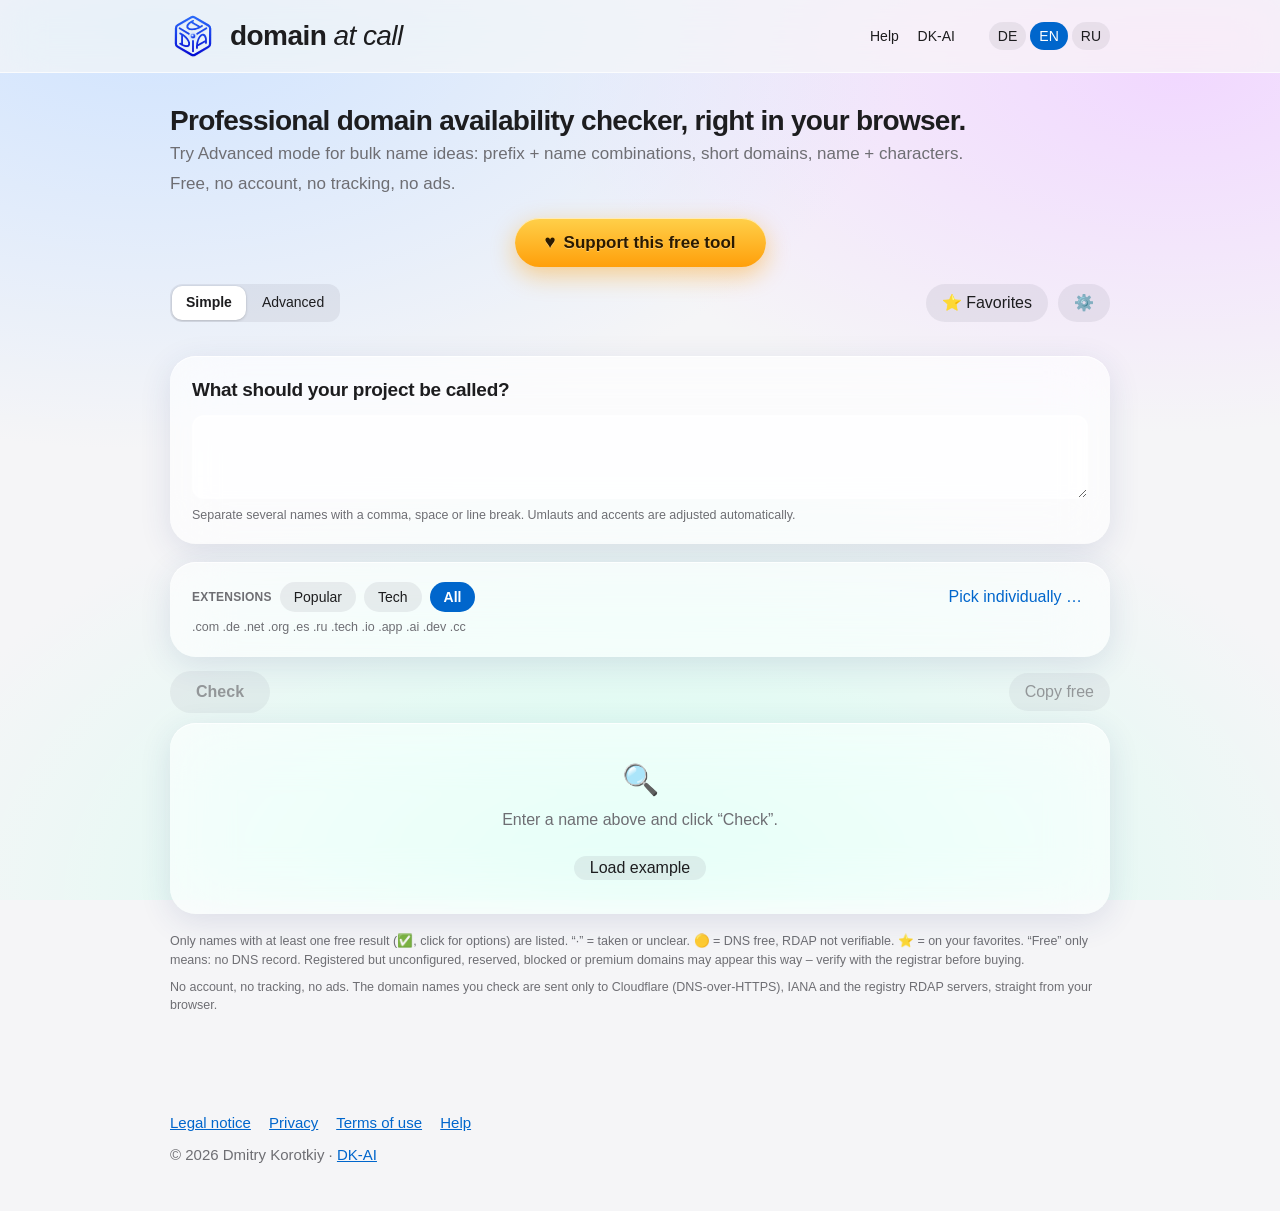
==== commit 999fa940: "d" ====
--- a/index.html
+++ b/index.html
@@ -1,11 +1,12 @@
 <!doctype html>
-<html data-design="b" lang="en" data-lang="en">
+<html data-design="b" lang="de" data-lang="de">
 <head>
 <meta charset="utf-8">
 <meta name="viewport" content="width=device-width,initial-scale=1">
 <meta http-equiv="Content-Security-Policy" content="default-src 'none'; script-src 'self' 'unsafe-inline'; style-src 'self' 'unsafe-inline'; img-src 'self' data:; font-src 'self'; connect-src https:; manifest-src 'self'; base-uri 'self'; form-action 'none'">
-<title>domain at call – check domain names</title>
-<meta name="description" content="domain at call: checks in your browser whether domain names are available. No account, no tracking.">
+<meta name="referrer" content="strict-origin-when-cross-origin">
+<title>domain at call – Domainnamen prüfen</title>
+<meta name="description" content="domain at call: prüft im Browser, ob Domainnamen frei sind. Kein Konto, kein Tracking.">
 <link rel="icon" href="/favicon.ico" sizes="48x48">
 <link rel="icon" type="image/png" sizes="32x32" href="favicon-32x32.png?v=5">
 <link rel="icon" type="image/png" sizes="16x16" href="favicon-16x16.png?v=5">
@@ -17,13 +18,14 @@
 <link rel="canonical" href="https://domainatcall.com/">
 <meta property="og:type" content="website">
 <meta property="og:site_name" content="domain at call">
-<meta property="og:title" content="domain at call – check domain names">
-<meta property="og:description" content="Checks in your browser whether domain names are available. No account, no tracking.">
+<meta property="og:title" content="domain at call – Domainnamen prüfen">
+<meta property="og:description" content="Prüft im Browser, ob Domainnamen frei sind. Kein Konto, kein Tracking.">
 <meta property="og:url" content="https://domainatcall.com/">
 <meta property="og:image" content="https://domainatcall.com/icon-512.png">
 <meta name="twitter:card" content="summary">
 <meta name="color-scheme" content="light dark">
 <meta name="theme-color" content="#1637E8">
+<script src="lang.js"></script>
 <link rel="stylesheet" href="style.css">
 <style>
 #tool{--h:178;--s:22%;--bg:hsl(var(--h) var(--s) 95%);--panel:#fff;--ink:#13201f;--mute:#5c6e6c;--line:hsl(var(--h) calc(var(--s)*.6) 80%);--acc:hsl(var(--h) 75% 27%);--accbg:hsl(var(--h) var(--s) 87%);--ok:#17924f;--okbg:#d8f3e3;--bad:#c0392b;--warn:#b86e00}
@@ -150,9 +152,6 @@
 /* keine leere Zeile zwischen Tab-Linie und Inhalt */
 #tool #advBox .card{padding-top:8px;margin-top:0}
 #tool #advBox .tabs{margin-bottom:0}
-/* keine leere Zeile zwischen Tab-Linie und Inhalt */
-#tool #advBox .card{padding-top:8px;margin-top:0}
-#tool #advBox .tabs{margin-bottom:0}
 #tool #advBox .card>div>.row{margin-top:0}
 #tool:has(#advBox:not(.hide)) #tldBox{border-color:var(--acc)}
 /* weiße Eingabefelder, ausgegraut wenn inaktiv, Schalter im Farbton des Schemas */
@@ -188,7 +187,7 @@
 </head>
 <body data-title-de="domain at call – Domainnamen prüfen" data-title-en="domain at call – check domain names" data-title-ru="domain at call – проверка доменных имён">
 <header><div class="wrap">
-<a class="brand" data-i="index.html" href="index.html"><picture><source media="(prefers-color-scheme: dark)" srcset="logo-dark.svg?v=4"><img src="logo-light.svg?v=4" alt="" width="34" height="34"></picture><span class="bn"><strong>domain</strong> <em>at call</em></span></a>
+<a class="brand" data-i="index.html" href="index.html"><picture><source media="(prefers-color-scheme: dark)" srcset="logo-dark.svg?v=5"><img src="logo-light.svg?v=5" alt="" width="34" height="34"></picture><span class="bn"><strong>domain</strong> <em>at call</em></span></a>
 <button class="burger" type="button" aria-expanded="false" aria-controls="menu"><span class="sr de" lang="de">Menü</span><span class="sr en" lang="en">Menu</span><span class="sr ru" lang="ru">Меню</span><i></i><i></i><i></i></button>
 <div class="menu" id="menu">
 <nav><a data-i="hilfe.html" href="hilfe.html"><span class="de" lang="de">Hilfe</span><span class="en" lang="en">Help</span><span class="ru" lang="ru">Справка</span></a>
@@ -323,7 +322,7 @@
 adv:["Advanced","Erweitert","Расширенно"],
 ask:["What should your project be called?","Wie soll dein Projekt heißen?","Как будет называться ваш проект?"],
 names:["Names (comma, space or line break)","Namen (Komma, Leerzeichen oder Zeilenumbruch)","Имена (запятая, пробел или перенос строки)"],
-hintEmpty:["Separate several names with a comma, space or line break. Umlauts are adjusted automatically.","Mehrere Namen mit Komma, Leerzeichen oder Zeilenumbruch trennen. Umlaute werden automatisch angepasst.","Несколько имён разделяйте запятой, пробелом или переносом строки. Умлауты исправляются автоматически."],
+hintEmpty:["Separate several names with a comma, space or line break. Umlauts and accents are adjusted automatically.","Mehrere Namen mit Komma, Leerzeichen oder Zeilenumbruch trennen. Umlaute und Akzente werden automatisch angepasst.","Несколько имён разделяйте запятой, пробелом или переносом строки. Умлауты и диакритика исправляются автоматически."],
 will:["Will check: ","Wird geprüft als: ","Будет проверено: "],
 ext:["Extensions","Endungen","Зоны"],
 pop:["Popular","Beliebt","Популярные"],
@@ -417,6 +416,8 @@
 comb:["All names are combined pairwise.","Alle Namen werden paarweise kombiniert.","Все имена комбинируются попарно."],
 shown:[(s,a)=>`Display limited to the first ${s} of ${a} rows. “Copy free” includes all results.`,(s,a)=>`Anzeige begrenzt auf die ersten ${s} von ${a} Zeilen. „Freie kopieren“ enthält alle Treffer.`,(s,a)=>`Показаны первые ${s} из ${a} строк. «Копировать свободные» включает все результаты.`],
 copied:["Copied","Kopiert","Скопировано"],
+nonlat:["Letters outside the Latin alphabet (e.g. Cyrillic) are not supported: internationalized domain names (IDN) are not checked and these letters are ignored.","Buchstaben außerhalb des lateinischen Alphabets (z. B. Kyrillisch) werden nicht unterstützt: Internationalisierte Domainnamen (IDN) werden nicht geprüft, diese Buchstaben werden ignoriert.","Буквы вне латиницы (например, кириллица) не поддерживаются: интернационализированные домены (IDN) не проверяются, такие буквы игнорируются."],
+badTld:[x=>`Extension not found in the DNS root (no such TLD): ${x}. These were not checked.`,x=>`Endung existiert nicht in der DNS-Root (keine solche TLD): ${x}. Diese wurden nicht geprüft.`,x=>`Такой зоны нет в корне DNS (нет такого TLD): ${x}. Они не проверялись.`],
 };
 
 /* ---------- Zustand (localStorage) ---------- */
@@ -436,8 +437,11 @@
 
 /* ---------- Logik (1:1 aus der App) ---------- */
 const OKCH=/^[a-z0-9-]+$/;
-function cleanLabel(raw){let s=raw.trim().toLowerCase();const i=s.indexOf(".");if(i>=0)s=s.slice(0,i);
- s=s.replace(/ä/g,"ae").replace(/ö/g,"oe").replace(/ü/g,"ue").replace(/ß/g,"ss").replace(/[^a-z0-9-]/g,"").replace(/^-+|-+$/g,"");
+/* Umlaute und Akzente: ä→ae, é→e, ñ→n, ø→o … Nicht-lateinische Schrift (z. B. Kyrillisch) wird nicht umgewandelt. */
+function translit(s){return s.toLowerCase().replace(/ä/g,"ae").replace(/ö/g,"oe").replace(/ü/g,"ue").replace(/ß/g,"ss").replace(/æ/g,"ae").replace(/œ/g,"oe").replace(/ø/g,"o").replace(/đ/g,"d").replace(/ð/g,"d").replace(/ł/g,"l").replace(/þ/g,"th").normalize("NFD").replace(/[\u0300-\u036f]/g,"")}
+const nonLatin=s=>/[^\u0000-\u007f]/.test(translit(s));
+function cleanLabel(raw){let s=translit(raw.trim());const i=s.indexOf(".");if(i>=0)s=s.slice(0,i);
+ s=s.replace(/[^a-z0-9-]/g,"").replace(/^-+|-+$/g,"");
  return s&&s.length<=63?s:null}
 function cleanTLD(s){let x=s.trim().toLowerCase().replace(/^\.+/,"");return x.length>=2&&x.length<=63&&OKCH.test(x)&&!x.startsWith("-")&&!x.endsWith("-")?x:null}
 const activeTLDs=()=>{const o=ALL.filter(x=>S.tlds.includes(x));S.cust.forEach((r,i)=>{const c=cleanTLD(r);if(S.custOn[i]&&c&&!o.includes(c))o.push(c)});return o};
@@ -472,9 +476,13 @@
 let ctl={stop:false};
 const validate=l=>!l?"empty":l.length>63||/^-|-$/.test(l)||!OKCH.test(l)?"invalid":null;
 async function doh(domain){const r=await fetch(`https://cloudflare-dns.com/dns-query?name=${encodeURIComponent(domain)}&type=NS`,{headers:{accept:"application/dns-json"},signal:AbortSignal.timeout(8000)});return(await r.json()).Status}
+/* Eigene Endungen: gibt es die TLD wirklich? NS-Abfrage auf Root-Ebene, NXDOMAIN = keine solche TLD. Bei Netzfehler wird "existiert" angenommen. */
+const tldKnown=new Set(["com","de","net","org","es","ru","tech","io","app","ai","dev","cc"]),tldCache=new Map();
+function tldExists(tld){if(tldKnown.has(tld))return Promise.resolve(true);let p=tldCache.get(tld);if(!p){p=(async()=>{for(let a=0;a<2;a++){try{const s=await doh(tld);if(s===3)return false;if(s===0)return true}catch(e){}if(a<1)await sleep(400)}return true})();tldCache.set(tld,p)}return p}
 async function checkFast(domain){for(let a=0;a<3;a++){if(ctl.stop)return"unclear";try{const s=await doh(domain);if(s===3)return"free";if(s===0)return"taken"}catch(e){}if(a<2)await sleep(400*(a+1))}return"unclear"}
-let rdapMap=null;
-async function rdapBase(tld){if(!rdapMap){try{const j=await(await fetch("https://data.iana.org/rdap/dns.json")).json(),m={};for(const[tl,urls]of j.services){const b=urls.find(u=>u.startsWith("https://"))||urls[0];for(const x of tl)m[x.toLowerCase()]=b}rdapMap=m}catch(e){return null}}return rdapMap[tld]}
+let rdapMap=null,rdapFail=0;
+async function rdapBase(tld){if(!rdapMap){if(Date.now()<rdapFail)return null; /* Negativ-Cache: nach Fehlschlag 60 s nicht erneut versuchen */
+ try{const j=await(await fetch("https://data.iana.org/rdap/dns.json",{signal:AbortSignal.timeout(8000)})).json(),m={};for(const[tl,urls]of j.services){const b=urls.find(u=>u.startsWith("https://"));if(!b)continue;for(const x of tl)m[x.toLowerCase()]=b}rdapMap=m}catch(e){rdapFail=Date.now()+60000;return null}}return rdapMap[tld]}
 /* RDAP-Server drosseln viele Anfragen (z. B. DENIC für .de: HTTP 429). Darum pro Server: wenig parallel, Mindestabstand, Pause bei 429/5xx. */
 const rdapHost={};
 function hostState(b){return rdapHost[b]||(rdapHost[b]={active:0,next:0,pause:0,gap:150,q:[]})}
@@ -493,18 +501,19 @@
  const url=(b.endsWith("/")?b:b+"/")+"domain/"+domain;
  for(let a=0;a<6;a++){if(ctl.stop)return"unclear";await rdapSlot(b);if(ctl.stop){rdapDone(b,false);return"unclear"}
   if(hostState(b).dead>=4)return"weak";
-  let st=0,ra=0;try{const r=await fetch(url,{method:"HEAD",signal:AbortSignal.timeout(12000)});st=r.status;ra=(parseFloat(r.headers.get("retry-after"))||0)*1000}catch(e){}
+  let st=0,ra=0;try{const r=await fetch(url,{method:hostState(b).get?"GET":"HEAD",signal:AbortSignal.timeout(12000)});st=r.status;ra=(parseFloat(r.headers.get("retry-after"))||0)*1000}catch(e){}
   const hs=hostState(b);if(st===0)hs.dead=(hs.dead||0)+1;else hs.dead=0;
   const thr=st===429||st===503||st===0&&a>0;rdapDone(b,thr,ra);
+  if((st===405||st===501)&&!hs.get){hs.get=true;continue}
   if(st===404)return"free";if(st===200)return"taken";
   if(a<5)await sleep(thr?0:600*(a+1))}
  return"weak"}
-async function check(label,tld){if(validate(label))return"unclear";const d=label+"."+tld,r=await checkFast(d);if(r!=="free"||S.acc!=="thorough")return r;
+async function check(label,tld){if(validate(label))return"unclear";if(!await tldExists(tld)){run.badTLDs.add(tld);return"unclear"}const d=label+"."+tld,r=await checkFast(d);if(r!=="free"||S.acc!=="thorough")return r;
  let x=await rdap(d,tld);if(x==="weak"&&!ctl.stop&&tld!=="de"){await sleep(2500);x=await rdap(d,tld)}return x}
 
 /* ---------- Lauf ---------- */
-let run={rows:new Map(),runTLDs:[],weak:0,weakSet:new Set(),total:0,done:0,free:0,unclear:0,t0:0,running:false};
-const rate=()=>parseFloat(localStorage.getItem("rate_"+S.acc))||(S.acc=="fast"?40:10);
+let run={rows:new Map(),runTLDs:[],weak:0,weakSet:new Set(),badTLDs:new Set(),total:0,done:0,free:0,unclear:0,t0:0,running:false};
+const rate=()=>{let v=0;try{v=parseFloat(localStorage.getItem("rate_"+S.acc))}catch(e){}return v>0?v:(S.acc=="fast"?40:10)};
 function startPressed(){if(run.running||!canStart())return;if(queryCount()>20000){$("#bigMsg").textContent=t("big",fmt(queryCount()));$("#dBig").showModal()}else start()}
 async function start(){
  let src,count;
@@ -513,7 +522,7 @@
  else{const l=buildExpand();src=i=>l[i];count=l.length}
  const tlds=activeTLDs();if(!tlds.length||!count)return;
  const acc=S.acc;ctl={stop:false};
- run={rows:new Map(),runTLDs:tlds,weak:0,weakSet:new Set(),total:count*tlds.length,done:0,free:0,unclear:0,t0:performance.now(),running:true};
+ run={rows:new Map(),runTLDs:tlds,weak:0,weakSet:new Set(),badTLDs:new Set(),total:count*tlds.length,done:0,free:0,unclear:0,t0:performance.now(),running:true};
  ui();draw();
  let next=0,last=0,tmr=0;const conc=acc=="fast"?24:12;
  const worker=async()=>{while(!ctl.stop&&next<run.total){const k=next++,label=src(Math.floor(k/tlds.length)),tld=tlds[k%tlds.length],st=await check(label,tld);
@@ -529,8 +538,8 @@
 
 /* ---------- Aktionen ---------- */
 const copy=async s=>{try{await navigator.clipboard.writeText(s)}catch(e){const a=document.createElement("textarea");a.value=s;document.body.appendChild(a);a.select();document.execCommand("copy");a.remove()}};
-const whois=d=>window.open(d.endsWith(".de")?`https://webwhois.denic.de/?lang=de&query=${d}`:`https://www.whois.com/whois/${d}`,"_blank","noopener");
-const buy=d=>window.open(buyUrl(d),"_blank","noopener");
+const whois=d=>window.open(d.endsWith(".de")?`https://webwhois.denic.de/?lang=de&query=${d}`:`https://www.whois.com/whois/${d}`,"_blank","noopener,noreferrer");
+const buy=d=>window.open(buyUrl(d),"_blank","noopener,noreferrer");
 const isFav=d=>S.fav.includes(d);
 function toggleFav(d){S.fav=isFav(d)?S.fav.filter(x=>x!==d):[...S.fav,d];save();ui();draw()}
 function openMenu(btn,d){const m=$("#rmenu"),rn=REGS[S.reg][0],f=isFav(d);
@@ -564,7 +573,7 @@
  $("#favBtn").textContent="⭐ "+t("fav")+(S.fav.length?` (${S.fav.length})`:"");
  $("#simpleBox").classList.toggle("hide",!simple());$("#advBox").classList.toggle("hide",simple());
  for(const id of["kwS","kwA"]){const e=$("#"+id);if(e!==document.activeElement)e.value=S.kw;e.disabled=busy}
- const kl=keywordList();$("#hint").textContent=kl.length?t("will")+kl.slice(0,8).join(", ")+(kl.length>8?" …":""):t("hintEmpty");
+ const kl=keywordList();$("#hint").textContent=(kl.length?t("will")+kl.slice(0,8).join(", ")+(kl.length>8?" …":""):t("hintEmpty"))+(nonLatin(S.kw)?" ⚠ "+t("nonlat"):"");
  /* Endungen */
  const pr=$("#presets");pr.innerHTML="";for(const[k,v]of Object.entries(PRESETS)){const b=document.createElement("button");b.className="chip"+(S.tlds.length==v.length&&v.every(x=>S.tlds.includes(x))?" on":"");b.textContent=k=="tech"?"Tech":t(k);b.title=v.map(x=>"."+x).join(" ");b.disabled=busy;b.onclick=()=>set("tlds",[...v]);pr.appendChild(b)}
  const a=activeTLDs(),sm=$("#tldSum");sm.textContent=a.length?a.map(x=>"."+x).join("  "):t("noext");sm.className="note"+(a.length?"":" err");
@@ -620,6 +629,7 @@
  for(const[l,fs]of rows)h+=`<tr><td>${esc(l)}</td>${run.runTLDs.map(x=>fs.has(x)?`<td><button class="free" data-d="${esc(l+"."+x)}" aria-haspopup="menu" aria-label="${esc(l+"."+x+" – "+t("avail"))}" title="${esc(l+"."+x)}${run.weakSet.has(l+"."+x)?" – "+esc(t(x==="de"?"weakDe":"weakTip")):""}">${isFav(l+"."+x)?"⭐":run.weakSet.has(l+"."+x)?"🟡":"✅"}</button></td>`:`<td><span class="no">·</span></td>`).join("")}</tr>`;
  h+="</tbody></table>";
  if(!run.running&&[...run.weakSet].some(x=>x.endsWith(".de")))h+=`<p class="note" style="padding:8px 12px">${esc(t("weakDeNote"))}</p>`;
+ if(run.badTLDs.size)h+=`<p class="note err" style="padding:8px 12px">${esc(t("badTld",[...run.badTLDs].map(x=>"."+x).join(", ")))}</p>`;
  if(run.rows.size>1000)h+=`<p class="note" style="padding:8px 12px">${esc(t("shown",fmt(1000),fmt(run.rows.size)))}</p>`;
  if(!run.running&&!run.rows.size)h+=`<div class="empty">${esc(t("noRes"))}</div>`;
  tb.innerHTML=h}
--- a/style.css
+++ b/style.css
@@ -93,7 +93,7 @@
 @media (max-width:380px){header .brand{font-size:22px}header .brand img{width:44px;height:44px}}
 
 /* ===== Apple-Look, Variante B ===== */
-/* Apple-Look für Domain at Call – drei Varianten über <html data-design="a|b|c">. Rein CSS, die Logik bleibt unverändert. */
+/* Apple-Look für Domain at Call – aktives Design: <html data-design="b"> (Glas). Rein CSS, die Logik bleibt unverändert. */
 html[data-design]{--rc:18px;--rs:10px;--bl:none;--sh:0 1px 2px rgba(0,0,0,.04),0 4px 16px rgba(0,0,0,.05);--pb:var(--ac);--pbt:#fff;--page:var(--pg);--hd:color-mix(in srgb,var(--pg) 72%,transparent)}
 html[data-design=b]{--pg:#f5f5f7;--pn:#fff;--fd:#f2f2f7;--ln:rgba(0,0,0,.1);--tx:#1d1d1f;--mt:#6e6e73;--ac:#0066cc;--sg:rgba(118,118,128,.12);--th:#fff;--fl:rgba(118,118,128,.12)}
 html[data-design=b]{--rc:26px;--rs:12px;--pn:rgba(255,255,255,.62);--fd:rgba(255,255,255,.75);--ln:rgba(255,255,255,.7);--bl:blur(28px) saturate(180%);--sh:0 8px 32px rgba(40,60,120,.12),inset 0 1px 0 rgba(255,255,255,.8);--page:radial-gradient(60% 50% at 12% 0,#cfe3ff,transparent),radial-gradient(50% 40% at 92% 8%,#f1d8ff,transparent),radial-gradient(60% 50% at 50% 100%,#d4fff0,transparent),#f5f5f7}
@@ -155,7 +155,7 @@
 html[data-design] #tool progress{height:6px;border-radius:3px}
 html[data-design] #tool .coffee{background:rgba(255,159,10,.14);border:0;border-radius:var(--rc)}
 html[data-design] #tool .err{color:var(--bad)}
-/* C: Produktseite – zentrierter Kopf, ruhige Flächen */
+/* Mobil: kompaktere Karten (gilt für jedes data-design) */
 @media(max-width:520px){html[data-design] #tool .card{padding:16px}html[data-design] #tool dialog{padding:20px}}
 
 
@@ -190,3 +190,12 @@
 
 /* Barrierefreiheit: Bewegung reduzieren, wenn das System es verlangt */
 @media (prefers-reduced-motion:reduce){*,*::before,*::after{transition:none!important;animation:none!important;scroll-behavior:auto!important}}
+.skip{position:absolute;left:-9999px;top:0;z-index:100;padding:10px 16px;background:var(--accent);color:var(--btn-fg);border-radius:0 0 8px 8px;text-decoration:none;font-size:15px;font-weight:600}
+.skip:focus{left:12px;outline:3px solid #ff9f0a;outline-offset:2px}
+main:focus{outline:none}
+
+/* Datenschutzerklärung: automatische Abschnittsnummern, Hinweisbox */
+body.privacy main{counter-reset:abschnitt}
+body.privacy main h2{counter-increment:abschnitt}
+body.privacy main h2::before{content:counter(abschnitt) ". "}
+.box{background:var(--card);border-left:4px solid var(--accent);padding:.8rem 1rem;border-radius:4px}
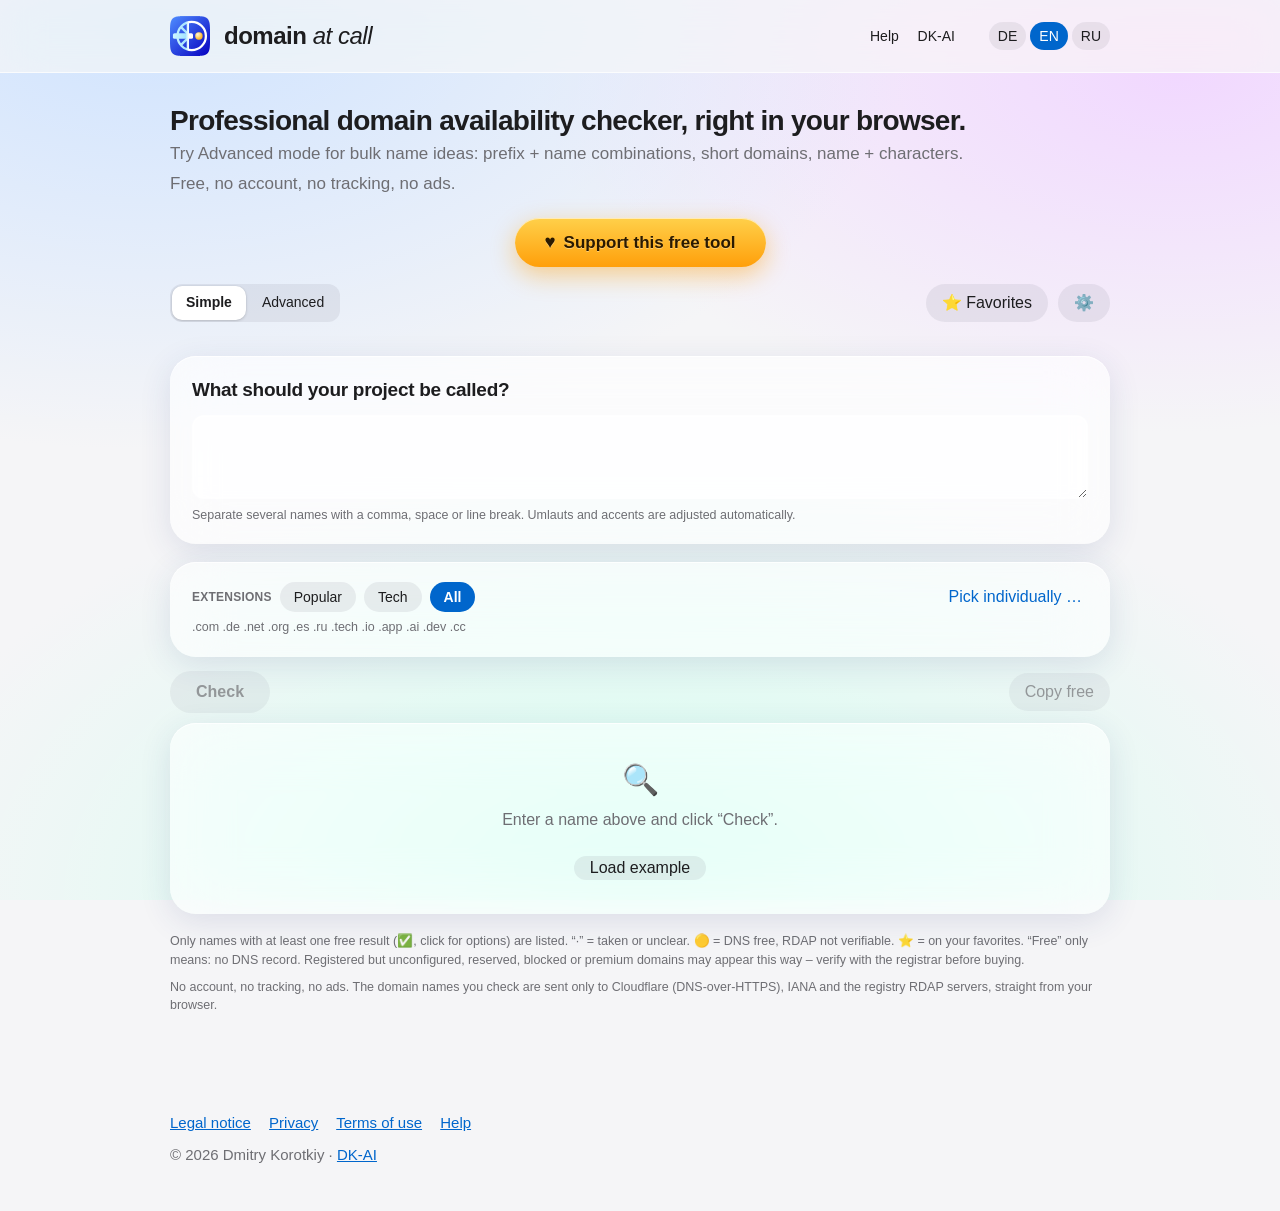
==== commit af351b64: "dd" ====
--- a/index.html
+++ b/index.html
@@ -8,13 +8,13 @@
 <title>domain at call – Domainnamen prüfen</title>
 <meta name="description" content="domain at call: prüft im Browser, ob Domainnamen frei sind. Kein Konto, kein Tracking.">
 <link rel="icon" href="/favicon.ico" sizes="48x48">
-<link rel="icon" type="image/png" sizes="32x32" href="favicon-32x32.png?v=5">
-<link rel="icon" type="image/png" sizes="16x16" href="favicon-16x16.png?v=5">
-<link rel="icon" type="image/png" sizes="32x32" href="favicon-dark-32x32.png?v=5" media="(prefers-color-scheme: dark)">
-<link rel="icon" type="image/png" sizes="16x16" href="favicon-dark-16x16.png?v=5" media="(prefers-color-scheme: dark)">
-<link rel="icon" href="favicon-adaptiv.svg?v=5" type="image/svg+xml" sizes="any">
-<link rel="apple-touch-icon" href="apple-touch-icon.png?v=5">
-<link rel="manifest" href="site.webmanifest?v=5">
+<link rel="icon" type="image/png" sizes="32x32" href="favicon-32x32.png?v=7">
+<link rel="icon" type="image/png" sizes="16x16" href="favicon-16x16.png?v=7">
+<link rel="icon" type="image/png" sizes="32x32" href="favicon-dark-32x32.png?v=7" media="(prefers-color-scheme: dark)">
+<link rel="icon" type="image/png" sizes="16x16" href="favicon-dark-16x16.png?v=7" media="(prefers-color-scheme: dark)">
+<link rel="icon" href="favicon-adaptiv.svg?v=7" type="image/svg+xml" sizes="any">
+<link rel="apple-touch-icon" href="apple-touch-icon.png?v=7">
+<link rel="manifest" href="site.webmanifest?v=7">
 <link rel="canonical" href="https://domainatcall.com/">
 <meta property="og:type" content="website">
 <meta property="og:site_name" content="domain at call">
@@ -187,7 +187,7 @@
 </head>
 <body data-title-de="domain at call – Domainnamen prüfen" data-title-en="domain at call – check domain names" data-title-ru="domain at call – проверка доменных имён">
 <header><div class="wrap">
-<a class="brand" data-i="index.html" href="index.html"><picture><source media="(prefers-color-scheme: dark)" srcset="logo-dark.svg?v=5"><img src="logo-light.svg?v=5" alt="" width="34" height="34"></picture><span class="bn"><strong>domain</strong> <em>at call</em></span></a>
+<a class="brand" data-i="index.html" href="index.html"><picture><source media="(prefers-color-scheme: dark)" srcset="logo-dark.svg?v=7"><img src="logo-light.svg?v=7" alt="" width="34" height="34"></picture><span class="bn"><strong>domain</strong> <em>at call</em></span></a>
 <button class="burger" type="button" aria-expanded="false" aria-controls="menu"><span class="sr de" lang="de">Menü</span><span class="sr en" lang="en">Menu</span><span class="sr ru" lang="ru">Меню</span><i></i><i></i><i></i></button>
 <div class="menu" id="menu">
 <nav><a data-i="hilfe.html" href="hilfe.html"><span class="de" lang="de">Hilfe</span><span class="en" lang="en">Help</span><span class="ru" lang="ru">Справка</span></a>
--- a/style.css
+++ b/style.css
@@ -103,8 +103,8 @@
 html[data-design] body{background:var(--page);background-attachment:fixed;color:var(--tx);font-family:-apple-system,BlinkMacSystemFont,"SF Pro Text","Helvetica Neue",Arial,sans-serif;-webkit-font-smoothing:antialiased}
 html[data-design] header{background:var(--hd);-webkit-backdrop-filter:saturate(180%) blur(20px);backdrop-filter:saturate(180%) blur(20px);border-bottom:.5px solid var(--ln)}
 html[data-design] header .wrap{min-height:72px}
-html[data-design] header .brand{font-size:28px;font-weight:600;letter-spacing:-.02em;color:var(--tx)}
-html[data-design] header .brand img{width:46px;height:46px}
+html[data-design] header .brand{font-size:24px;font-weight:600;letter-spacing:-.02em;color:var(--tx)}
+html[data-design] header .brand img{width:40px;height:40px}
 html[data-design] nav a{color:var(--tx);font-size:14px}
 html[data-design] .lang a{border:0;background:var(--fl);border-radius:999px;color:var(--tx)}
 html[data-design][data-lang=de] .lang a[data-l=de],html[data-design][data-lang=en] .lang a[data-l=en],html[data-design][data-lang=ru] .lang a[data-l=ru]{background:var(--pb);color:var(--pbt)}
@@ -186,7 +186,7 @@
 @media(max-width:700px){html[data-design] .menu{background:color-mix(in srgb,var(--pg) 94%,transparent);-webkit-backdrop-filter:blur(24px);backdrop-filter:blur(24px)}}
 @media(max-width:520px){html[data-design] .donate,html[data-design] #tool .coffee .donate{white-space:normal;text-align:center;line-height:1.25;padding:14px 18px;font-size:16px;width:100%}html[data-design] body:not(:has(#tool)) main>.wrap{padding:22px 18px 26px;border-radius:22px}html[data-design] .titlerow>.donate{align-self:stretch}html[data-design] #tool .coffee{padding:16px;font-size:17px}}
 
-@media(max-width:700px){html[data-design] header .wrap{min-height:60px}html[data-design] header .brand{font-size:22px}html[data-design] header .brand img{width:36px;height:36px}}
+@media(max-width:700px){html[data-design] header .wrap{min-height:60px}html[data-design] header .brand{font-size:19px}html[data-design] header .brand img{width:32px;height:32px}}
 
 /* Barrierefreiheit: Bewegung reduzieren, wenn das System es verlangt */
 @media (prefers-reduced-motion:reduce){*,*::before,*::after{transition:none!important;animation:none!important;scroll-behavior:auto!important}}
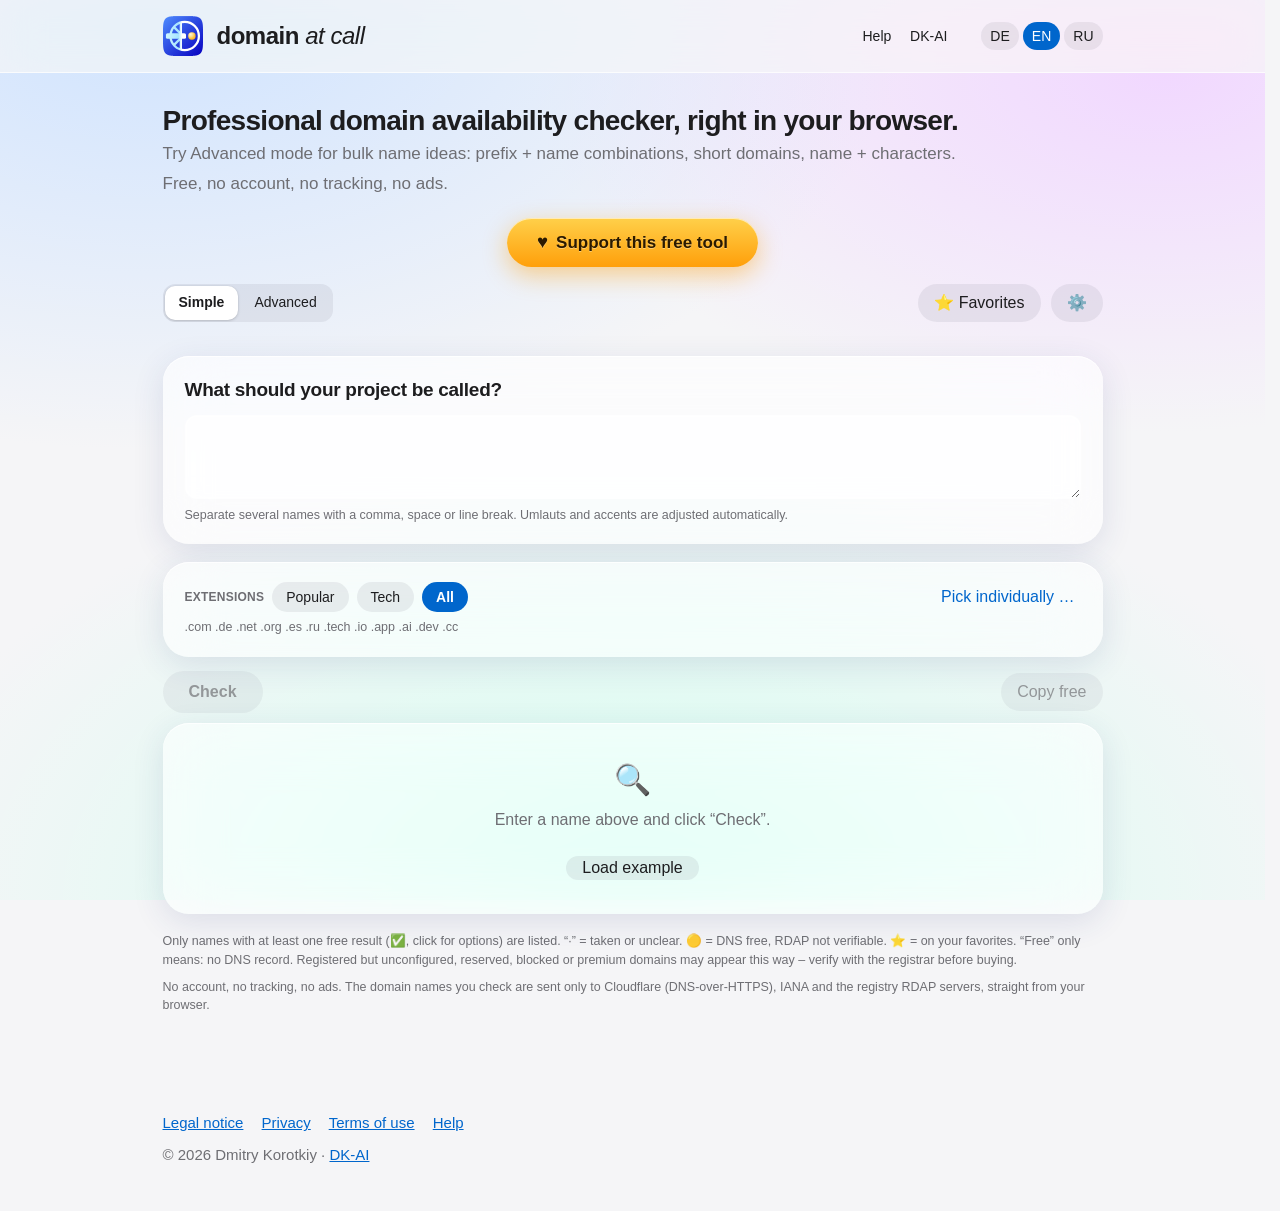
==== commit 81cf0d9c: "s" ====
--- a/index.html
+++ b/index.html
@@ -181,7 +181,6 @@
 #tool #themeSeg .chip[data-th=green]{--h:135}
 #tool #themeSeg .chip[data-th=white]::before{background:#fff}
 #tool #simpleBox,#tool #tldBox{background:var(--tint)}
-.wrap{max-width:980px}
 </style>
 <noscript><style>@media (max-width:700px){.burger{display:none!important}.menu{display:block!important}}</style></noscript>
 </head>
--- a/style.css
+++ b/style.css
@@ -1,10 +1,10 @@
 :root{color-scheme:light dark;--bg:#fff;--fg:#1d1d1f;--muted:#6e6e73;--line:#d9d9de;--accent:#0a66c2;--card:#f5f5f7;--btn-fg:#fff}
 @media (prefers-color-scheme:dark){:root{--bg:#161618;--fg:#f2f2f4;--muted:#a1a1a8;--line:#3a3a3f;--accent:#6cb4ff;--card:#222226;--btn-fg:#0b0b0c}}
 *{box-sizing:border-box}
-html{-webkit-text-size-adjust:100%}
+html{scrollbar-gutter:stable;-webkit-text-size-adjust:100%}
 body{margin:0;background:var(--bg);color:var(--fg);font:17px/1.6 -apple-system,BlinkMacSystemFont,"Segoe UI",Roboto,Helvetica,Arial,sans-serif}
 a{color:var(--accent)}
-.wrap{max-width:780px;margin:0 auto;padding:0 20px}
+.wrap{max-width:980px;margin:0 auto;padding:0 20px}
 header{border-bottom:1px solid var(--line)}
 header .wrap{display:flex;flex-wrap:wrap;align-items:center;gap:8px 20px;min-height:60px}
 .brand{font-weight:700;font-size:19px;text-decoration:none;color:var(--fg);margin-right:auto}
